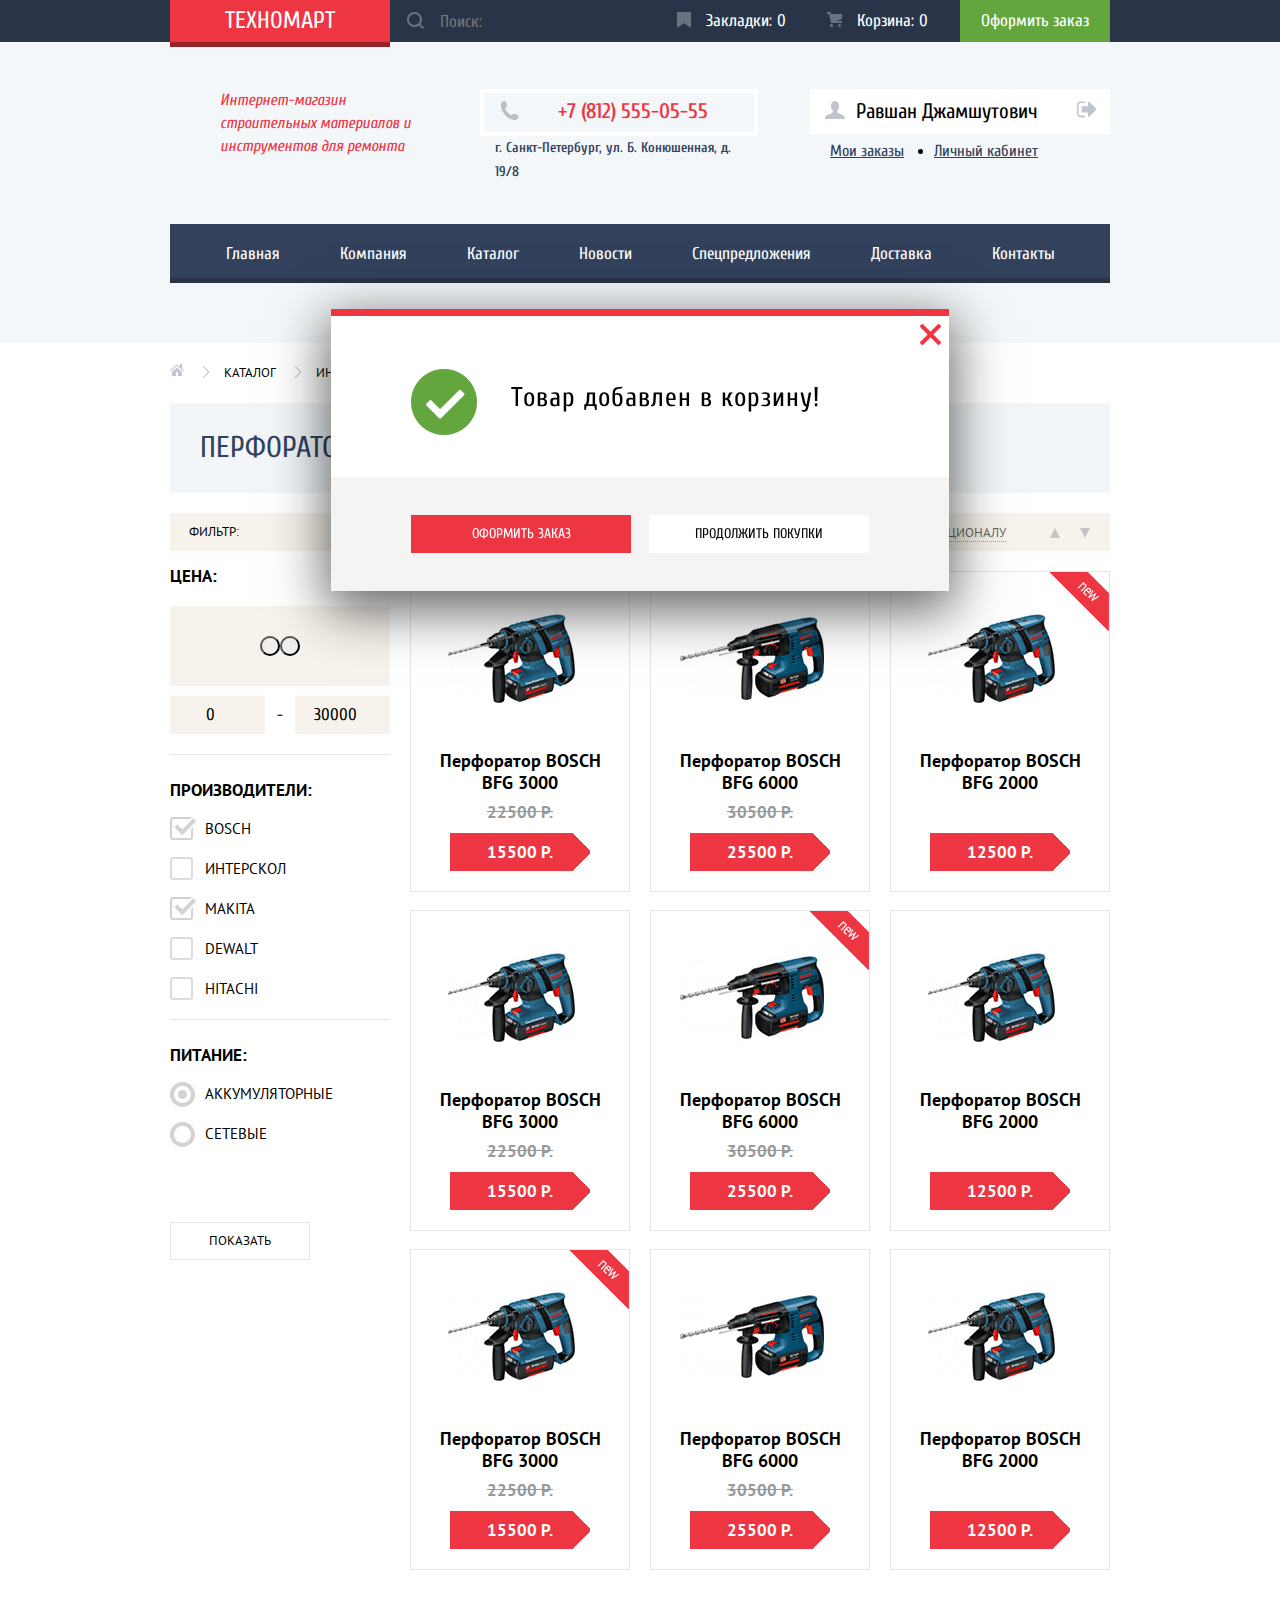
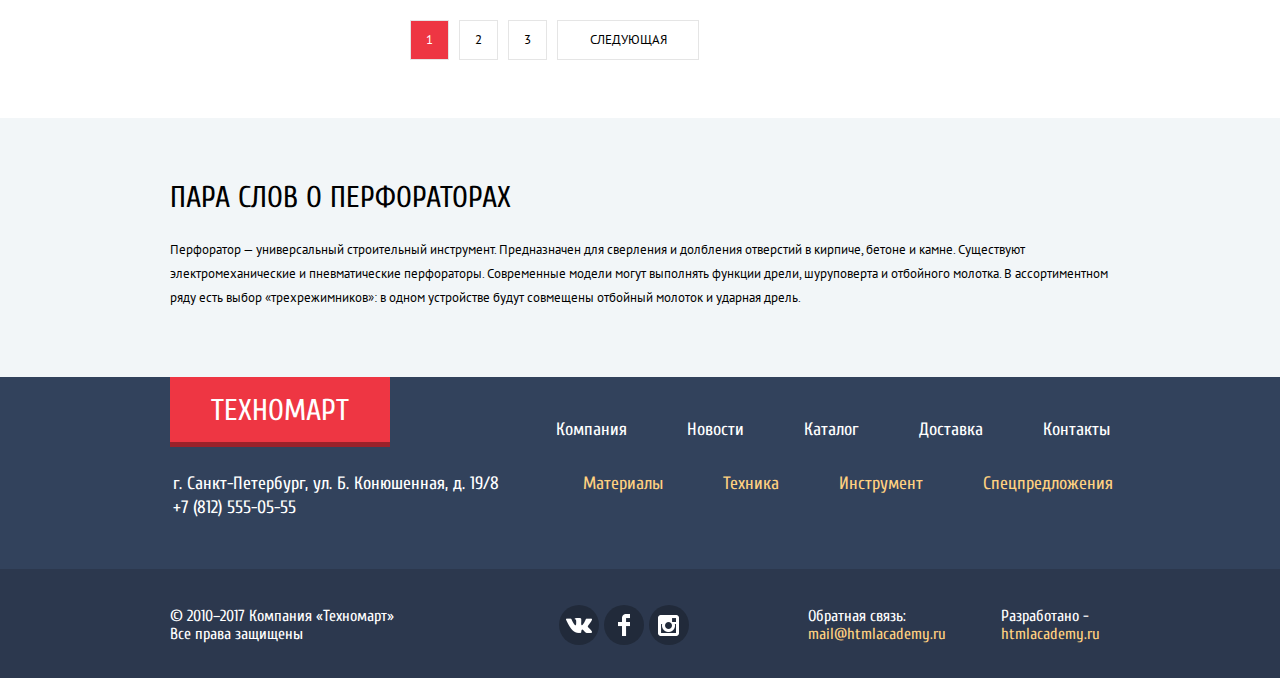
==== catalog.html @ 303bf810 "Правки#2" ====
<!DOCTYPE html>
<html lang="ru">
<head>
	<meta charset="utf-8">
    <title>HTML Academy: Техномарт</title>
    <link href="https://fonts.googleapis.com/css?family=Cuprum" rel="stylesheet">
    <link href="https://fonts.googleapis.com/css?family=PT+Sans" rel="stylesheet">
    <link rel="stylesheet" href="css/normalize.css">
    <link rel="stylesheet" href="css/style.css">
</head>
<body>
    <header class="page-header">
        <div class="header-top">
            <div class="header-top-container container">
                <a href="index.html" class="logo">Техномарт</a>
                <form class="header-search" method="get">
                    <input name="header-search" placeholder="Поиск:" type="search" id="header-search" class="header-search-area">
                    <label for="header-search" class="visually-hidden">Поиск</label>
                </form>
                <div class="header-top-column">
                    <a class="favorites-btn buy-btn header-top-btn" href="#">
                    <svg xmlns="http://www.w3.org/2000/svg" width="14" height="16" viewBox="0 0 14 16"><path fill="#ffffff" d="M14 15c0 .55-.368.741-.818.426l-5.363-3.765c-.45-.315-1.187-.315-1.637 0L.818 15.426C.368 15.741 0 15.55 0 15V1c0-.55.45-1 1-1h12c.55 0 1 .45 1 1v14z"/></svg>Закладки: <span class="favorites-number">0</span></a>
                    <a class="cart-btn buy-btn header-top-btn" href="#">
                    <svg xmlns="http://www.w3.org/2000/svg" width="15" height="15" viewBox="0 0 15 15"><circle fill="#ffffff" cx="4.5" cy="13.5" r="1.5"/><circle fill="#ffffff" cx="12.5" cy="13.5" r="1.5"/><path fill="#ffffff" d="M15 2H4.07l-.422-2H0v2h2.031l1.985 9H15V9H9.441L15 6.951z"/></svg>Корзина: <span class="cart-number">0</span></a>
                    <a class="order-button header-top-btn" href="#">Оформить заказ</a>
                </div>
            </div>
        </div>
        <div class="header-bottom">
            <div class="header-bottom-container container">
                <div class="header-site-info">
                    <p class="header-title">
                        Интернет-магазин<br>
                        строительных материалов и инструментов для ремонта
                    </p>
                </div>
                <div class="header-site-info">
                    <p class="header-contacts">
                        <span class="phone-number"><a href="tel:+7(812)555-05-55">+7 (812) 555-05-55</a></span>
                        <span class="adress">г. Санкт-Петербург, ул. Б. Конюшенная, д. 19/8</span>
                    </p>
                </div>

                <div class="header-profile">
                    <div class="profile-name">                 
                        <a href="profile.html" class="profile-link">Равшан Джамшутович</a>
                        <a href="#" class="profile-logout"></a>
                    </div>
                    <ul class="profile-menu">
                        <li><a class="profile-menu-btn" href="orders.html">Мои заказы</a></li>
                        <li><a class="profile-menu-btn" href="profile.html">Личный кабинет</a></li>
                    </ul>
                </div>
            </div> 

            <div class="container">
                <nav class="main-menu">
                    <ul class="site-navigation">
                        <li><a href="index.html">Главная</a></li>
                        <li><a href="about-company.html">Компания</a></li>
                        <li><a href="catalog.html">Каталог</a></li>
                        <li><a href="news.html">Новости</a></li>
                        <li><a href="special-offer.html">Спецпредложения</a></li>
                        <li><a href="delivery.html">Доставка</a></li>
                        <li><a href="contacts.hlml">Контакты</a></li>
                    </ul>
                </nav>
            </div>
        </div>
    </header>
  	<main class="container">  		
  		<ul class="breadcrumbs">
	        <li><a href="index.html" class="home-icon"></a></li>
	        <li><a href="catalog.html" class="breadcrumbs-link">Каталог</a></li>
	        <li><a href="#" class="breadcrumbs-link">Инструмент</a></li>
	        <li class="breadcrumbs-current"><a class="breadcrumbs-link">Перфораторы</a></li>
      	</ul>
        <div class="catalog-title-container">
            <h1 class="section-title">Перфораторы</h1>
        </div>

        <div class="catalog-container">
          	<section class="filters">
            	<h2 class="sort-title">Фильтр:</h2>
            	<form class="filter" method="get" action="https://echo.htmlacademy.ru">
                    <fieldset class="filter-type">
                        <legend class="filter-name">Цена:</legend>
                        <div class="price-controls">
                            <button type="button" class="min-price-set filter-price-btn"></button>
                            <button type="button" class="max-price-set filter-price-btn"></button>                   
                        </div>
                        <div class="price-range">
                            <label for="min-price" class="visually-hidden">Минимальная цена</label>
                            <input size="30" type="number" name="min-price" value="0" id="min-price">
                            <span> - </span>   
                            <label for="max-price" class="visually-hidden">Максимальная цена</label>                 
                            <input type="number" name="max-price" value="30000" id="max-price">
                        </div>                             
                    </fieldset>
                    <fieldset class="filter-type">
                        <legend class="filter-name">Производители:</legend>
                        <ul>
                            <li class="filter-option">                         
                                <input type="checkbox" name="bosch" id="filter-bosch" class="visually-hidden filter-checkbox" checked>
                                <label for="filter-bosch">bosch</label>
                            </li>

                            <li class="filter-option">                         
                                <input type="checkbox" name="interskol" id="filter-interskol" class="visually-hidden filter-checkbox">
                                <label for="filter-interskol">интерскол</label>
                            </li>

                            <li class="filter-option">                         
                                <input type="checkbox" name="makita" id="filter-makita" class="visually-hidden filter-checkbox" checked>
                                <label for="filter-makita">makita</label>
                            </li>

                            <li class="filter-option">                         
                                <input type="checkbox" name="dewalt" id="filter-dewalt" class="visually-hidden filter-checkbox">
                                <label for="filter-dewalt">dewalt</label>
                            </li>

                            <li class="filter-option">                         
                                <input type="checkbox" name="hitachi" id="filter-hitachi" class="visually-hidden filter-checkbox">
                                <label for="filter-hitachi">hitachi</label>
                            </li>
                        </ul>
                    </fieldset>

                    <fieldset class="filter-type">
                        <legend class="filter-name">Питание:</legend>
                        <ul>
                            <li class="filter-option">
                                <input type="radio" class="visually-hidden filter-radio" name="product-group" value="battery" id="filter-battery" checked>
                                <label for="filter-battery">Аккумуляторные</label>
                            </li>

                            <li class="filter-option">
                                <input type="radio" class="visually-hidden filter-radio" name="product-group" value="wired" id="filter-wired">
                                <label for="filter-wired">Сетевые</label>
                            </li>
                        </ul>
                    </fieldset>
                    <button type="submit" class="catalog-btn filter-submit">Показать</button>   
                </form>
          	</section>

          	<section class="catalog">
                <div class="sort-container">
                    <form class="sort-form" method="get" action="https://echo.htmlacademy.ru">
                        <h2 class="sort-title">Сортировка:</h2>
                        <ul class="sort-method">
                            <li class="sort-option">
                                <input type="radio" class="visually-hidden sort-radio" name="sort-by" value="price" id="sort-price" checked>
                                <label for="sort-price">По цене</label>
                            </li>

                            <li class="sort-option">
                                <input type="radio" class="visually-hidden sort-radio" name="sort-by" value="type" id="sort-type">
                                <label for="sort-type">По типу</label>
                            </li>

                            <li class="sort-option">
                                <input type="radio" class="visually-hidden sort-radio" name="sort-by" value="function" id="sort-function">
                                <label for="sort-function">По функционалу</label>
                            </li>
                        </ul> 

                        <div class="sort-direction">
                            <a href="#" class="arrow arrow-up" aria-label="По возрастанию"></a>
                            <a href="#" class="arrow arrow-down" aria-label="По убыванию"></a>                        
                        </div>
                    </form>
                </div>

          		<h2 class="visually-hidden">Каталог</h2>
          		<ul class="catalog-list">
          			<li class="catalog-item">
                        <div class="catalog-image-container">
                            <img class="catalog-item-image" src="img/BOSCH_BFG3000.jpg" alt="Перфоратор BOSCH BFG 3000">
                            <div class="catalog-item-menu">
                                <button class="catalog-item-btn buy-item-btn" type="button">Купить</button>
                                <button class="catalog-item-btn cart-item-btn" type="button">В закладки</button>
                            </div>
                        </div>
                        <div class="catalog-item-description">
                            <h3>
                                <a href="catalog-item.html">
                                    <span class="catalog-item-title">Перфоратор BOSCH<br> BFG 3000</span>
                                </a>
                            </h3>
                            <p class="old-price">22500 Р.</p>
                            <span class="item-price">15500 Р.</span>
                        </div>
                    </li>

                    <li class="catalog-item">
                        <div class="catalog-image-container">
                            <img class="catalog-item-image" src="img/BOSCH_BFG6000.jpg" alt="Перфоратор BOSCH BFG 6000">
                            <div class="catalog-item-menu">
                                <button class="catalog-item-btn buy-item-btn" type="button">Купить</button>
                                <button class="catalog-item-btn cart-item-btn" type="button">В закладки</button>
                            </div>
                        </div>
                        <div class="catalog-item-description">
                            <h3>
                                <a href="catalog-item.html">
                                    <span class="catalog-item-title">Перфоратор BOSCH<br> BFG 6000</span>
                                </a>
                            </h3>
                            <p class="old-price">30500 Р.</p>
                            <span class="item-price sale">25500 Р.</span>
                        </div>
                    </li>

                    <li class="catalog-item new">
                        <div class="catalog-image-container">
                            <img class="catalog-item-image" src="img/BOSCH_BFG2000.jpg" alt="Перфоратор BOSCH BFG 2000">
                            <div class="catalog-item-menu">
                                <button class="catalog-item-btn buy-item-btn" type="button">Купить</button>
                                <button class="catalog-item-btn cart-item-btn" type="button">В закладки</button>
                            </div>
                        </div>
                        <div class="catalog-item-description">
                            <h3>
                                <a href="catalog-item.html">
                                    <span class="catalog-item-title">Перфоратор BOSCH<br> BFG 2000</span>
                                </a>
                            </h3>
                            <p class="old-price"></p>
                            <span class="item-price sale">12500 Р.</span>
                        </div>
                    </li>

                    <li class="catalog-item">
                        <div class="catalog-image-container">
                            <img class="catalog-item-image" src="img/BOSCH_BFG3000.jpg" alt="Перфоратор BOSCH BFG 3000">
                            <div class="catalog-item-menu">
                                <button class="catalog-item-btn buy-item-btn" type="button">Купить</button>
                                <button class="catalog-item-btn cart-item-btn" type="button">В закладки</button>
                            </div>
                        </div>
                        <div class="catalog-item-description">
                            <h3>
                                <a href="catalog-item.html">
                                    <span class="catalog-item-title">Перфоратор BOSCH<br> BFG 3000</span>
                                </a>
                            </h3>
                            <p class="old-price">22500 Р.</p>
                            <span class="item-price sale">15500 Р.</span>
                        </div>
                    </li>

                    <li class="catalog-item new">
                        <div class="catalog-image-container">
                            <img class="catalog-item-image" src="img/BOSCH_BFG6000.jpg" alt="Перфоратор BOSCH BFG 6000">        
                            <div class="catalog-item-menu">
                                <button class="catalog-item-btn buy-item-btn" type="button">Купить</button>
                                <button class="catalog-item-btn cart-item-btn" type="button">В закладки</button>
                            </div>
                        </div>
                        <div class="catalog-item-description">
                            <h3>
                                <a href="catalog-item.html">
                                    <span class="catalog-item-title">Перфоратор BOSCH<br> BFG 6000</span>
                                </a>
                            </h3>
                            <p class="old-price">30500 Р.</p>
                            <span class="item-price sale">25500 Р.</span>
                        </div>
                    </li>

                    <li class="catalog-item">
                        <div class="catalog-image-container">
                            <img class="catalog-item-image" src="img/BOSCH_BFG2000.jpg" alt="Перфоратор BOSCH BFG 2000">        
                            <div class="catalog-item-menu">
                                <button class="catalog-item-btn buy-item-btn" type="button">Купить</button>
                                <button class="catalog-item-btn cart-item-btn" type="button">В закладки</button>
                            </div>
                        </div>
                        <div class="catalog-item-description">
                            <h3>
                                <a href="catalog-item.html">
                                    <span class="catalog-item-title">Перфоратор BOSCH<br> BFG 2000</span>
                                </a>
                            </h3>
                            <p class="old-price"></p>
                            <span class="item-price sale">12500 Р.</span>
                        </div>
                    </li>

                    <li class="catalog-item new">
                        <div class="catalog-image-container">
                            <img class="catalog-item-image" src="img/BOSCH_BFG3000.jpg" alt="Перфоратор BOSCH BFG 3000">    
                            <div class="catalog-item-menu">
                                <button class="catalog-item-btn buy-item-btn" type="button">Купить</button>
                                <button class="catalog-item-btn cart-item-btn" type="button">В закладки</button>
                            </div>
                        </div>
                        <div class="catalog-item-description">
                            <h3>
                                <a href="catalog-item.html">
                                    <span class="catalog-item-title">Перфоратор BOSCH<br> BFG 3000</span>
                                </a>
                            </h3>
                            <p class="old-price">22500 Р.</p>
                            <span class="item-price sale">15500 Р.</span>
                        </div>
                    </li>

                    <li class="catalog-item">
                        <div class="catalog-image-container">
                            <img class="catalog-item-image" src="img/BOSCH_BFG6000.jpg" alt="Перфоратор BOSCH BFG 6000">        
                            <div class="catalog-item-menu">
                                <button class="catalog-item-btn buy-item-btn" type="button">Купить</button>
                                <button class="catalog-item-btn cart-item-btn" type="button">В закладки</button>
                            </div>
                        </div>
                        <div class="catalog-item-description">
                            <h3>
                                <a href="catalog-item.html">
                                    <span class="catalog-item-title">Перфоратор BOSCH<br> BFG 6000</span>
                                </a>
                            </h3>
                            <p class="old-price">30500 Р.</p>
                            <span class="item-price sale">25500 Р.</span>
                        </div>
                    </li>

                    <li class="catalog-item">
                        <div class="catalog-image-container">
                            <img class="catalog-item-image" src="img/BOSCH_BFG2000.jpg" alt="Перфоратор BOSCH BFG 2000">
                            <div class="catalog-item-menu">
                                <button class="catalog-item-btn buy-item-btn" type="button">Купить</button>
                                <button class="catalog-item-btn cart-item-btn" type="button">В закладки</button>
                            </div>
                        </div>
                        <div class="catalog-item-description">
                            <h3>
                                <a href="catalog-item.html">
                                    <span class="catalog-item-title">Перфоратор BOSCH<br> BFG 2000</span>
                                </a>
                            </h3>
                            <p class="old-price"></p>
                            <span class="item-price sale">12500 Р.</span>
                        </div>
                    </li>          			
                </ul>

                <ul class="pagination-list">
                    <li class="pagination-item pagination-item-current"><a href="#">1</a></li>
                    <li class="pagination-item"><a href="#">2</a></li>
                    <li class="pagination-item"><a href="#">3</a></li>
                    <li class="pagination-item next-button"><a href="#">Следующая</a></li>
                </ul>
          	</section>
        </div>
    </main>
    <section class="category-description">
        <div class="container">
            <h2 class="section-title-black">Пара слов о перфораторах</h2>
            <p>Перфоратор — универсальный строительный инструмент. Предназначен для сверления и долбления отверстий в кирпиче, бетоне и камне.
            Существуют электромеханические и пневматические перфораторы. Современные модели могут выполнять функции дрели, шуруповерта и отбойного молотка. В ассортиментном ряду есть выбор «трехрежимников»: в одном устройстве будут совмещены отбойный молоток и ударная дрель.</p>
        </div>
    </section>
  	
    <footer class="page-footer">
        <div class="footer-top">
            <div class="footer-container container">
                <a href="index.html" class="logo">Техномарт</a>
                <ul class="footer-navigation">
                    <li><a class="footer-menu-btn" href="about-company.html">Компания</a></li>
                    <li><a class="footer-menu-btn" href="news.html">Новости</a></li>
                    <li><a class="footer-menu-btn" href="catalog.html">Каталог</a></li>
                    <li><a class="footer-menu-btn" href="delivery.html">Доставка</a></li>
                    <li><a class="footer-menu-btn" href="contacts.html">Контакты</a></li>
                </ul>  
            </div>
        </div>
        <div class="footer-bottom">
            <div class="footer-container container">
                <p class="footer-adress-info">
                    <span class="adress">г. Санкт-Петербург, ул. Б. Конюшенная, д. 19/8</span><br>
                    <a class="phone-number" href="tel:+7(812)555-05-55">+7 (812) 555-05-55</a>
                </p>
                <ul class="footer-promo">
                    <li><a class="footer-menu-btn" href="#">Материалы</a></li>
                    <li><a class="footer-menu-btn" href="#">Техника</a></li>
                    <li><a class="footer-menu-btn" href="#">Инструмент</a></li>
                    <li><a class="footer-menu-btn" href="#">Спецпредложения</a></li>
                </ul>
            </div>
        </div>
        <div class="footer-contacts">
            <div class="footer-container container">
                <p class="footer-copyright">© 2010–2017 Компания «Техномарт»<br>
                    Все права защищены</p>
                <div class="footer-social">
                    <ul>
                        <li class="social-button vk-button"><a href="#" aria-label="Техномарт в вконтакте"></a></li>
                        <li class="social-button fb-button"><a href="#" aria-label="Техномарт в фэйсбук"></a></li>
                        <li class="social-button inst-button"><a href="#" aria-label="Техномарт в инстаграм"></a></li>
                    </ul>
                </div>
                <div class="developer-container">
                    <div class="developer-column">
                        <p>Обратная связь: <br><a class="developer-contacts" href="mailto:mail@htmlacademy.ru">mail@htmlacademy.ru</a></p>
                    </div>
                    <div class="developer-column">
                        <p>Разработано - <br><a class="developer-contacts" href="https://htmlacademy.ru/intensive/htmlcss">htmlacademy.ru</a></p>
                    </div>
                </div>
            </div>
        </div>
    </footer>    

    <section class="modal modal-cart">
        <button type="button" class="modal-close" aria-label="Закрыть"></button>
        <div class="modal-cart-title">
            <h2>Товар добавлен в корзину!</h2>            
        </div>
        <div class="modal-cart-footer">
            <a href="order.html" class="button cart-menu-btn">Оформить заказ</a>
            <button type="button" class="go-on-btn cart-menu-btn">Продолжить покупки</button>
        </div>       
    </section>   
	
</body>
</html>
---- css/style.css ----
body{
	margin: 0;
	padding: 0;

	font-family: 'Cuprum', Arial, sans-serif;
	color: #000;

	background-color: #fff;
}
a{
  	text-decoration: none;
}
.visually-hidden{
	position: absolute;
  	width: 1px;
  	height: 1px;
  	margin: -1px;
  	border: 0;
 	padding: 0;

  	clip: rect(0 0 0 0);
  	overflow: hidden;
}
.section-title{
	margin: 0;
	font-size: 30px;
	line-height: 30px;
	font-weight: normal;
	text-transform: uppercase;
	color: #32425c;
}
.section-title-black{
	font-size: 30px;
	line-height: 30px;
	font-weight: normal;
	text-transform: uppercase;
	color: #000;
}
.title-container{
	display: flex;
	justify-content: space-between;
	align-items: center;
	background-color: #f9f5f0;
	padding: 25px;
}
.catalog-title-container{
	background-color: #f2f6f8;
	margin-bottom: 20px;
	padding: 30px;
}
.page-header a{
	color: #fff;
	text-align: center;
}

.button{
	padding: 10px 0;

	font-family: 'Cuprum', Arial, sans-serif;
	font-size: 14px;
	line-height: 18px;
	text-transform: uppercase;
	text-align: center;

	color: #fff;
	background-color: #ee3643;
	border: none;	
	cursor: pointer;
}
.button:hover,
.button:focus{	
	background-color: #ca2c37;
}
.button:active{	
	background-color: #ba2732;
}
.header-top{
	background-color: #293449;	
}
.header-top-container{
	display: flex;
	justify-content: space-between;
}
.header-top-column{
	display: flex;
	justify-content: flex-end;
	width: 450px;
}
.header-top-btn{
	position: relative;
	padding: 12px 0;

	font-size: 17px;
	line-height: 18px;	
}
.header-search{
	position: relative;
	flex-grow: 1;

	font-size: 17px;
	line-height: 18px;	
}
.header-search-area{
	display: block;
	width: 100%;
	height: 100%;
	padding-left: 50px;

	border: none;
	outline: none;
	background: none;
	background-repeat: no-repeat;
	background-position: 17px 12px;
}
.header-search::before{
	content: "";
	position: absolute;
	width: 17px;
	height: 17px;
	top: 12px;
	left: 17px;

	background-image: url(../img/icon-search.png);
	opacity: 0.3;
}
.header-search-area:hover{
	background-image: url(../img/icon-search.png);

}
.header-search-area:focus{
	background-image: url(../img/icon-search-focus.png);
}
.logo{
	width: 220px;
	padding: 9px 0;

	font-size: 24px;
	line-height: 24px;
	text-transform: uppercase;

	background-color: #ee3643;
	cursor: pointer;
	box-shadow: 0 5px 0 #9a212a;
}
.logo:hover,
.logo:focus{
	background-color: #ca2c37;
}
.logo:active{
	background-color: #ba2732;
}

.header-search-area:hover,
.buy-btn:hover,
.buy-btn:focus{
	background-color: #212a3a;
}
.buy-btn:hover svg{
	opacity: 1;
}
.buy-btn:active{
	background-color: #161d29;
	opacity: 0.5;
}
.header-top .buy-btn{
	width: 150px;
	text-align: left;
}
.buy-btn{
	display: flex;
}
.buy-btn span{
	margin-left: 5px;
}
.buy-btn svg{
	margin-left: 17px;
	margin-right: 15px;
	opacity: 0.3;
}
.header-search-area:focus{
	background-color: #fff;
	color: #000;
}
.order-button{
	background-color: #63a63e;
	padding-left: 21px;
	padding-right: 21px;
}
.order-button:hover,
.order-button:focus{
	background-color: #5fbb2d;
}
.order-button:active{
	opacity: 0.6;
}

.container{
	width: 940px;
	margin: 0 auto;
	padding: 0 10px;
}
.header-bottom{
	background-color: #f4f7f9;
	padding-bottom: 60px;
}
.header-bottom-container{
	display: flex;
	justify-content: space-between;
	align-items: flex-start;
	max-height: 158px;
	padding-top: 47px;
	padding-bottom: 40px;
}
.header-site-info{
	width: 300px;	
}

.header-bottom .header-title{
	padding: 0 50px;
	margin: 0;

	font-size: 16px;
	line-height: 23px;	
	font-style: italic;
	font-weight: normal;

	color: #ee3643;
}
.header-contacts{
	position: relative;
	display: flex;
	flex-direction: column;
	margin: 0;
	padding: 0;
	padding-right: 35px;

	font-weight: 600;
}
.header-contacts .phone-number a{
	padding-left: 74px;
	font-size: 21px;
	line-height: 21px;

	color: #ee3643;
}
.header-contacts .phone-number{
	margin-left: -10px;
	width: 270px;
	padding-top: 8px;
	padding-bottom: 10px;
	border: 4px solid #fff;
}
.header-contacts .phone-number::before{
	content: "";
	position: absolute;
	width: 19px;
	height: 19px;
	left: 10px;
	background-image: url(../img/icon-phone.png);
	background-repeat: no-repeat;
	
}
.header-contacts .adress{
	margin-left: 5px;
	font-size: 14px;
	line-height: 24px;

	color: #32425c;
}
.user-navigation{
	display: flex;
	align-self: flex-start;
	margin: 0;
	padding: 0;
	list-style: none;
}
.user-navigation .user-reg-link{
	margin-left: 10px;
	display: block;

	background-color: #fff;
	color: #000;

	font-size: 21px;
	line-height: 21px;
}
.user-navigation .user-registration{
	padding: 12px 24px;
}
.user-navigation .user-login-btn{
	position: relative;
	padding-top: 12px;
	padding-bottom: 12px;
 	padding-left: 47px;
	padding-right: 24px;
}
.user-login-btn::before{
	content: "";
	position: absolute;
	width: 20px;
	height: 17px;
	top: 14px;
	left: 14px;

	background-image: url(../img/icon-login.png);

}
.user-reg-link:hover,
.user-reg-link:focus{
	color: #ee3643;
}
.user-reg-link:active{
	color: #000;
	opacity: 0.2;
}
.user-login-btn{
	padding-left: 20px;
}
.main-menu{
	font-size: 17px;
	line-height: 17px;

	color: #fff;
	background-color: #32425c;
	box-shadow: 0 -5px #293449 inset;
}
.site-navigation{
	display: flex;
	justify-content: center;
	margin: 0;
	padding: 0;

	list-style: none;
}
.site-navigation a{
	display: block;
	padding: 21px 30px;
}

.site-navigation a:hover,
.site-navigation a:focus{
	background-color: #293449;
}
.site-navigation a:active{
	background-color: #1d2739;
	opacity: 0.8;
}
.promo{
	display: flex;
	margin-bottom: 53px;
	margin-top: 40px;

	font-size: 24px;
	line-height: 30px;

	color: #fff;
}
.promo p,
.promo h2,
.promo h3{
	margin: 0;
	padding: 0;
}
.promo-item{
	position: relative;
	width: 300px;
	margin-top: 20px;

	background-repeat: no-repeat;	
}
.promo-column{
	display: flex;
	flex-wrap: wrap;
}

.promo-column:last-child{
	display: flex;
	flex-direction: column;
}	

.promo .materials{
	background-color: #ffbf47;
	background-image: url(../img/promo_icon-1.png);
	background-position: 213px 30px;

}
.promo .instruments{
	background-color: #3bbce3;
	margin-left: 20px;
	background-image: url(../img/promo_icon-2.png);
	background-position: 196px 30px;
}
.promo .technic{
	background-color: #dc91d8;
	background-image: url(../img/promo_icon-3.png);
	background-position: 190px 30px;
}
.promo .sale{
	background-color: #8ed78f;
	background-image: url(../img/promo_icon-4.png);
	background-position: 196px 30px;
}
.promo .delivery{
	background-color: #ffc047;
	background-image: url(../img/promo_icon-5.png);
	background-position: 190px 30px;
}
.promo-btn{
	display: block;
	width: 135px;
	padding: 10px 0;
	margin-left: 25px;
	margin-top: 10px;
	margin-bottom: 22px;

	font-size: 14px;
	line-height: 18px;
	text-transform: uppercase;
	text-align: center;
	color: #fff;

	background-color: rgba(0, 0, 0, 0.1);
}
.promo-item p{
	margin-left: 23px;
	margin-top: 22px;
}
.promo-btn:hover,
.promo-btn:focus{
	background-color: rgba(0, 0, 0, 0.2);
}
.promo-btn:active{
	background-color: rgba(0, 0, 0, 0.3);
}
.promo-slider{
	position: relative;
	margin-top: 20px;
}
.slider-controls{
	position: absolute;
	top: 114px;
	width: 620px;
	display: flex;
	justify-content: space-between;
	z-index: 3;
}
.slider-right{
	margin-right: 25px;
	transform: rotate(180deg);
}
.slider-left{
	margin-left: 25px;
}
.slider-button{
	display: block;
	position: absolute;
	bottom: 22px;
	left: 25px;
	z-index: 3;

	text-align: center;
	padding: 10px 0;
	width: 195px;
}
.promo-slides{
	position: relative;
	width: 620px;
	height: 266px;
	background-color: #927f6e;
}
.slide{
	position: absolute;
	width: 620px;
	height: 266px;
}
.slide .slide-name{
	margin-top: 25px;
	margin-left: 23px;
	
	font-size: 36px;
	line-height: 36px;
	text-transform: uppercase;
}
.slide .slide-description{
	margin-left: 23px;
	
	font-size: 18px;
	line-height: 24px;
	font-weight: normal;
}
.slide-1{
	background-image: url(../img/promoslide-1.jpg);
	z-index: 0;
}
.slide-2{
	background-image: url(../img/promoslide-2.jpg);
	z-index: 1;
}
.slider-btn{
	width: 22px;
	height: 40px;

	background: none;
	background-image: url(../img/icon-left.png);
	border: none;
	outline: none;
}
.popular{
	position: relative;
}
.popular-list{
	display: flex;
	justify-content: flex-start;
	margin: 0;
	margin-top: 20px;
	padding: 0;
	list-style: none;
}
.popular-list .catalog-item:not(:first-child){
	margin-left: 20px;
}
.section-button{
	width: 253px;
}
.catalog-item-title{
	font-size: 18px;
	line-height: 20px;

	color: #000;
}
.catalog{
	padding-bottom: 58px;
}
.catalog-btn{
	font-family: 'PT Sans', Arial, sans-serif;
	font-size: 13px;
	line-height: 18px;
	font-weight: normal;
	text-transform: uppercase;

	color: #000;
}
.catalog-container{
	display: flex;
	justify-content: space-between;
}
.catalog-list{	
	display: flex;
	justify-content: flex-start;
	flex-wrap: wrap;
	list-style: none;
	width: 700px;
	margin: 0;
	padding: 0;

}
.catalog-item{
	position: relative;
	display: flex;
	flex-direction: column;
	justify-content: space-between;
	width: 218px;
	margin-bottom: 18px; 
	text-align: center;
	border: 1px solid #e5e5e5;
}
.new::after{
	content: "";
	position: absolute;
	top: 0;
	right: 0;
	width: 60px;
	height: 59px;
	background-image: url(../img/new-flag.png);
	background-repeat: no-repeat;
}
.catalog-item-menu{
	visibility: hidden;
	display: flex;
	flex-direction: column;
	position: absolute;
	top: 44px;
	left: 42px;
}
.old-price{
	font-size: 17px;
	line-height: 18px;
	height: 20px;
	color: #999999;
	text-decoration: line-through;
}
.catalog-item h3,
.catalog-item p{
	padding: 0;
	margin: 0;
	margin-bottom: 10px;

	font-family: 'PT Sans', Arial, sans-serif;
	font-weight: bold;
}
.catalog-image-container{
	display: flex;
	justify-content: center;
	align-items: center;
	padding-right: 17px;

	height: 173px;
}

.catalog-item:hover,
.catalog-item:focus{
	box-shadow: 0px 5px 15px 1px #999;
}
.catalog-item:hover .catalog-item-menu{
	visibility: visible;
}
.catalog-item:hover img{
	visibility: hidden;
}

.catalog-list .catalog-item:not(:nth-child(3n)){
	margin-right: 20px;
}
.buy-item-btn{
	font-size: 14px;
	line-height: 18px;
	text-transform: uppercase;

	color: #fff;
	background-color: #63a63e;
	border: none;
	border-bottom: 2px solid #367315;
	outline: none;
}
.buy-item-btn:hover,
.buy-item-btn:focus{
	background-color: #5fbb2d;
}
.buy-item-btn:active{
	background-color: #518534;
	border-color: #518534;
}
.cart-item-btn{
	font-size: 14px;
	line-height: 18px;
	text-transform: uppercase;

	color: #32425c;
	background-color: #fff;
	border: 2px solid #367315;
	outline: none;
	cursor: pointer;
}
.cart-item-btn:hover,
.cart-item-btn:focus{	
	border-color: #32425c;
}
.cart-item-btn:active{
	opacity: 0.2;
}
.catalog-item-btn{
	width: 135px;
	padding: 8px 0;
	margin-bottom: 10px;
}
.catalog-item-description{
	padding-top: 5px;
	margin-bottom: 20px;
	display: flex;
	flex-direction: column;
	align-items: center;

}
.item-price{
	display: block;
	position: relative;
	width: 140px;
	padding-top: 10px;
	padding-bottom: 10px;

	font-family: 'PT Sans', Arial, sans-serif;
	font-size: 17px;
	line-height: 18px;
	font-weight: bold;

	color: #fff;
	background-color: #ee3643;
	background-image: 
	linear-gradient(45deg, transparent 90%, white 10%),	                  
	linear-gradient(135deg, transparent 90%, white 10%);
}
.brands{
	position: relative;
	margin-bottom: 85px;
}
.brands-list{
	display: flex;
	flex-wrap: wrap;
	list-style: none;
	margin: 0;
	padding: 0;
}
.brands-list .brand{
	display: flex;
	align-items: center;
	justify-content: center;
	width: 218px;
	height: 143px;
	margin-top: 20px;

	border: 1px solid #ebebeb;
}
.brands-list .brand:not(:nth-child(4n)){
	margin-right: 20px;	
}
.brands-list .brand:hover,
.brands-list .brand:focus{
	box-shadow: 0 5px 10px #aeb2ba;
}
.brands-list .brand:active{
	opacity: 0.4;
}
.services{
	background-color: #f4f8f9;
	padding-top: 40px;
	margin-bottom: 80px;
}
.services h2{
	color: #000;
}
.services p{
	margin: 0;
}
.services h3{
	margin: 0;
	margin-bottom: 25px;
	font-size: 36px;
	line-height: 36px;
	text-transform: uppercase;
	font-weight: normal;

	color: #32425c;
}
.services-slider{
	position: relative;
	display: flex;
	margin-top: 70px;
	min-height: 285px;
}
.services-slides{
	position: relative;	
	width: 700px;
	padding-left: 80px;
}
.services-slider-btn.active{
	background-color: #fff;
	color: #32425c;
}
.services-slides:after{
	content: "";
	position: absolute;
	height: 280px;
	width: 10px;
	top: -40px;
	left: -10px;

	background-image: url(../img/service-shadow.png);
}
.service-slide{
 	position: absolute;	
	width: 620px;
	height: 100%;

	background-repeat: no-repeat;
	background-position: 150px 22px;
}
.slide-title{
	width: 300px;
	padding-right: 20px;
}
.delivery-slide{	
	background-image: url(../img/delivery-icon.png);
	visibility: visible;
}
.guarantees-slide{
	background-image: url(../img/guarantee-icon.png);
	visibility: hidden;
}
.credit-slide{
	background-image: url(../img/credit-icon.png);
	visibility: hidden;
}
.credit-button{
	width: 195px;
	margin-top: 30px;
}
.services-slider-controls{
	display: flex;
	flex-direction: column;
	align-items: baseline;
}

.services-slider-btn{
	width: 240px;
	text-align: left;
	padding-top: 15px;
	padding-bottom: 15px;
	padding-left: 23px;
}
.service-slide{
	position: absolute;
}
.about-container{
	display: flex;
	justify-content: space-between;

	color: #000;
}
.about-company{
	margin-bottom: 85px;
}
.about-contacts{
	display: flex;
	flex-direction: column;
	justify-content: space-between;
	width: 300px;
}
.about-contacts img{
	margin-top: 30px;
}
.about-company p,
.about-company h3{
	padding: 0;
	margin: 0;	
}
.about-info{
	width: 525px;
}
.about-company p{
	margin-top: 25px;
}
.delivery-by{
	list-style: none;
	margin: 0;
	padding: 0;
	margin-top: 20px;
}
.delivery-by li{
	position: relative;
	padding-left: 35px;

	font-size: 18px;
	line-height: 20px;
}
.delivery-by li:not(:first-child){
	margin-top: 20px;
}
.delivery-by li::before{
	content: "";
	position: absolute;
	width: 25px;
	left: 0;
	top: 8px;
	border-bottom: 2px solid #ee3643;
}
.about-company-btn{
	display: block;
	width: 220px;
	margin-top: 37px;
}
.to-write-us-btn{
	width: 100%;
	margin-top: 40px;
}
.services p,
.about-company p{
	font-family: 'PT Sans', Arial, sans-serif;
	font-size: 13px;
	line-height: 24px;

	color: #000;
}
.services-slider-btn{
	font-size: 21px;
	line-height: 30px;

	color: #fff;
	background-color: #32425c;
	border: none;
	outline: none;
	cursor: pointer;
}
.services-slider-btn:hover{
	background-color: #293449;
	color: #fff;
}
.services-slider-btn:focus{
	background-color: #fff;
	color: #32425c;
}
.page-footer{
	background-color: #32425c;
	color: #fff;
}
.footer-bottom{
	padding-top: 30px;
	padding-left: 5px;
	padding-bottom: 49px;
}
.footer-container{
	display: flex;
	justify-content: space-between;
}
.footer-menu-btn{
	margin-left: 60px;
}
.page-footer a{
	color: inherit;
}
.page-footer .logo{
	padding-top: 19px;
	padding-bottom: 16px;
	text-align: center;
	font-size: 30px;
	line-height: 30px;
}
.footer-adress-info{
	font-size: 18px;
	line-height: 24px;
}
.footer-navigation,
.footer-promo{
	display: flex;
	margin: 0;
	padding: 0;

	list-style: none;
	font-size: 18px;
	line-height: 24px;
}
.footer-navigation{
	align-items: flex-end;
}
.footer-adress-info{
	padding: 0;
	margin: 0;
}
.footer-adress-info a{
	text-align: left;
}

.footer-promo a{
	color: #ffd180;
}
.footer-menu-btn:hover,
.footer-menu-btn:focus{
	text-decoration: underline;
}
.footer-menu-btn:active{
	text-decoration: none;
	opacity: 0.4;
}

.footer-contacts{
	width: 100%;
	padding-top: 3px;

	background-color: #2c384e;
	text-align: left;
 
	font-size: 16px;
	line-height: 18px;
}
.footer-social ul{
	display: flex;
	list-style: none;
	padding: 0;
	margin: 0;
	margin-left: 25px;
}
.footer-social{
	display: flex;
	justify-content: center;
	align-items: center;
	flex-grow: 1;
}
.social-button{
	display: block;
	width: 40px;
	height: 40px;

	background-color: #212a3a;
	background-repeat: no-repeat;
	background-position: center;
	border-radius: 50%;
	margin-left: 5px;
}

.vk-button{
	background-image: url(../img/vk-icon.png);
}
.fb-button{
	background-image: url(../img/fb-icon.png);
}
.inst-button{
	background-image: url(../img/insta-icon.png);
}
.social-button:hover,
.social-button:active,
.social-button:focus{
	background-color: #ee3643;
}
.developer-container{
	display: flex;
}
.developer-container .developer-contacts{
	color: #ffd180;
}
.developer-column{
	margin-left: 55px;
}

.footer-contacts p{
	padding-top: 35px;
	padding-bottom: 35px;
	margin: 0;
}
.footer-copyright{
	padding-right: 70px;
}

.developer-column:nth-child(2){
	padding-right: 10px;
}
.developer-contacts:hover,
.developer-contacts:focus{
	text-decoration: underline;
}
.developer-contacts:active{
	color: #ee3643;
	text-decoration: none;
}
.modal{
	position: fixed;

	left: 50%;
    top: 50%;
    transform: translate(-50%, -50%);
    z-index: 5;

	background-color: #fff;
	box-shadow: 0 15px 50px 5px rgba(0, 0, 0, 0.6),
				0 7px 0 0 #ee3643 inset;
	font-size: 18px;
	line-height: 18px;

	color: #000;
}
.modal-write-us{
	display: none;
	width: 620px;
}
.modal-show{
	display: block;
}
.write-us-container{
	width: 460px;
	margin: 38px auto;
}
.write-us-form{
}
.user-contacts{
	display: flex;
	margin: 0 auto;
}
.write-us-field{
	display: flex;
	flex-direction: column;
	margin: 0;
	margin-top: 18px;
}
.write-us-footer{	
	width: 100%;
	padding: 38px 0;

	text-align: center;
	background-color: #f4f4f4;		
}
.write-us-submit{
	width: 460px;
}
.modal-write-us input,
.modal-write-us textarea{
	
	font-family: 'PT Sans', Arial, sans-serif;
	font-size: 13px;
	line-height: 16px;
	border: 2px solid #dee3e4;
	border-radius: 5px;
	outline: none;
	margin-top: 10px;
	color: #000;
}
.modal input:hover,
.modal textarea:hover{
	border-color: #b5b5b5;
}
.modal input:focus,
.modal textarea:focus{
	border-color: #ee3643;
}
.modal-write-us input{
	width: 202px;
	height: 32px;
	padding-left: 14px;
}
.modal-write-us input[type="text"]{
	margin-right: 20px;
}
.modal-write-us textarea{
	width: 428px;
	padding-top: 10px;
	padding-left: 14px;
	padding-right: 14px;
	resize: none;
}
.modal-close{
	width: 21px;
	height: 21px;
	position: absolute;
	top: 15px;
	right: 8px;

	border: none;
	background: none;
	background-image: url(../img/modal-close.png);
	background-repeat: no-repeat;
}
.modal-map{
	display: none;
	box-shadow: 0 15px 50px 5px rgba(0, 0, 0, 0.6);
}
.map-container{
	position: relative;
	width: 940px;
	height: 445px;
	margin: 0 auto;
	overflow: hidden;
}

.modal-cart-title{
	padding-top: 80px;
	padding-bottom: 70px;
	padding-left: 80px;
	padding-right: 80px;
}
.modal-cart h2{
	position: relative;	
	margin: 0;
	padding-left: 100px;
	padding-right: 40px;
	letter-spacing: 1px;

	font-weight: normal;
}
.modal-cart h2::before{
	content: "";
	position: absolute;
	width: 66px;
	height: 66px;
	top: -20px;
	left: 0;

	background-image: url(../img/cart-add-icon.png);
}
.modal-cart-footer{
	display: flex;
	padding: 38px 80px;
	background-color: #f4f4f4;
}
.cart-menu-btn{
	display: block;
	width: 220px;
	text-align: center;
	padding: 10px 0;

	font-size: 14px;
	line-height: 18px;
}
.go-on-btn{
	border: none;
	background-color: #fff;
	color: #000;
	text-transform: uppercase;
	margin-left: 18px;
}
.modal-cart-btn{
	display: flex;
}
.breadcrumbs{
	display: flex;
	justify-content: flex-start;
	list-style: none;
	margin: 0;
	padding: 0;
	padding: 21px 0;
}
.breadcrumbs a{
	display: block;
	position: relative;

	font-family: 'PT Sans', Arial, sans-serif;
	font-size: 13px;
	line-height: 18px;
	text-transform: uppercase;
	font-weight: normal;

	color: #000;
	font-weight: normal;
}
.breadcrumbs li:not(:first-child){
	margin-left: 40px;
}
.breadcrumbs-link::before{
	content: "";
	position: absolute;
	width: 8px;
	height: 12px;
	left: -22px;
	top: 2px;

	background-image: url(../img/icon-right-small.png);
	background-repeat: no-repeat;
}
.home-icon{
	width: 14px;
	height: 12px;
	background-image: url(../img/icon-home.png);
	background-repeat: no-repeat;
}
.sort-title{
	margin: 0;
	margin-right: 20px;
	padding: 10px 0;
	padding-left: 19px;

	font-family: 'PT Sans', Arial, sans-serif;
	font-size: 13px;
	line-height: 18px;
	text-transform: uppercase;
	font-weight: normal;

	color: #000;
	background-color: #f7f3ec;
}
.sort-container{
	background-color: #f7f3ec;
	margin-bottom: 20px;
}
.sort-option label{
	font-family: 'PT Sans', Arial, sans-serif;
	font-size: 13px;
	line-height: 18px;
	text-transform: uppercase;
	font-weight: normal;
	color: #000;
	opacity: 0.6;
	border-bottom: 1px dotted #ee3643;
}
.sort-option label:hover,
.sort-option label:focus{
	opacity: 1;
	border-bottom: 1px solid #ee3643;
}
.sort-radio:checked + label{
	opacity: 1;
	border: none;
	color: #ee3643;
}
.sort-form{
	display: flex;
	justify-content: space-between;
}
.sort-method{
	display: flex;
	margin: 0;
	margin-left: 30px;
	padding: 0;
	align-items: center;

	list-style: none;
}
.sort-method li{
	margin-left: 70px;
}
.sort-direction{
	display: flex;
	padding-right: 30px;
}
.arrow{
	position: relative;
	margin-left: 30px;
}
.arrow::after{
	content: "";
	position: absolute;
	top: 15px;
}
.arrow-up::after{
	border: 10px solid #c5c5c5;
  	border-right-width: 5px;
  	border-left-width: 5px;
  	border-right-color: transparent;
  	border-left-color: transparent;
  	border-top-width: 0;
}
.arrow-down::after{
	border: 10px solid #c5c5c5;
  	border-right-width: 5px;
  	border-left-width: 5px;
  	border-right-color: transparent;
  	border-left-color: transparent;
  	border-bottom-width: 0;
}
.arrow-up:focus::after{
	border-bottom-color: #ef4b56;
}
.arrow-up:hover::after{
	border-bottom-color: #000;
}
.arrow-down:focus::after{
	border-top-color: #ef4b56;
}
.arrow-down:hover::after{
	border-top-color: #000;
}
.filter-type{
	margin: 0;
	padding: 0;
	margin-bottom: 20px;
	margin-right: 20px;
	border: none;
	border-bottom: 1px solid #e5e5e5;
}
.filter-type:first-child{
	margin-top: 10px;
}
.filter-type:last-of-type{
	border: none;
}
.filter-type ul{
	margin: 0;
	padding: 0;
	margin-top: 14px;

	list-style: none;
}
.filter-name{
	font-family: 'PT Sans', Arial, sans-serif;
	font-size: 17px;
	line-height: 30px;
	font-weight: bold;
	text-transform: uppercase;

	color: #000;
}
.filter-option{
	position: relative;
	padding-left: 35px;
	margin-bottom: 20px;

	font-family: 'PT Sans', Arial, sans-serif;
	font-size: 15px;
	line-height: 20px;
	font-weight: normal;
	text-transform: uppercase;

	color: #000;
}
.filter-checkbox:checked + label::before{
	content: "";
	position: absolute;
	left: 0;
	top: -2px;
	width: 27px;
	height: 25px;

	background-image: url(../img/checkbox-on.png);
	background-repeat: no-repeat;
	opacity: 0.6;
}
.filter-checkbox:not(:checked) + label::before{
	content: "";
	position: absolute;
	left: 0;
	top: -2px;
	width: 27px;
	height: 25px;

	background-image: url(../img/checkbox-off.png);
	background-repeat: no-repeat;
	opacity: 0.6;
}
.filter-radio:checked + label::after{
	content: "";
	position: absolute;
	left: 8px;
	top: 6px;
	width: 9px;
	height: 9px;
	
	background-color: #b5b5b5;
	border-radius: 50%;
	opacity: 0.6;
}
.filter-radio + label::before{
	content: "";
	position: absolute;
	left: 0;
	top: -2px;
	width: 17px;
	height: 17px;

	border: 4px solid #b5b5b5;
	border-radius: 50%;

	opacity: 0.6;
}
.filter-radio:hover + label::before,
.filter-radio:focus + label::before,
.filter-radio:hover + label::after,
.filter-radio:focus + label::after{
	opacity: 1;
}
.filter-radio:disabled + label::before,
.filter-radio:disabled + label::after,
.filter-checkbox:disabled + label::before{
	opacity: 0.3;
}
.filter-checkbox:hover + label::before,
.filter-checkbox:focus + label::before{
	opacity: 1;
}
.filter-submit{
	margin-top: 38px;
	width: 140px;
	padding: 9px 0;

	background: none;
	border: 1px solid #e5e5e5;
}
.price-range{
	display: flex;
	width: 220px;	
}
.price-range input{
	width: 95px;
	text-align: center;
	padding: 10px 0;
	margin-bottom: 20px;

	font-size: 17px;
	line-height: 18px;

	border: none;
	background-color: #f7f3ec;
}
.price-range span{
	width: 30px;
	text-align: center;
	padding-top: 10px;
}
.price-controls{
	display: flex;
	justify-content: center;
	align-items: center;
	width: 220px;
	height: 80px;
	margin-bottom: 10px;
	margin-top: 15px;
	background-color: #f7f3ec;
}
.filter-price-btn{
	width: 20px;
	height: 20px;
	border-radius: 50%;
}
.pagination-list{
	display: flex;
	margin: 0;
	padding: 0;
	margin-top: 32px;
	list-style: none;
}
.pagination-list li{
	margin-right: 10px;	
}
.pagination-item a{
	display: block;
	padding: 10px 15px;

	font-family: 'PT Sans', Arial, sans-serif;
	font-size: 13px;
	line-height: 18px;
	text-transform: uppercase;
	text-align: center;

	border: 1px solid #e5e5e5;	
	color: #000;
}
.pagination-item a:hover,
.pagination-item a:focus,
.filter-submit:hover,
.filter-submit:focus{
	border-color: #bdc6ca;
}
.pagination-item a:active,
.filter-submit:active{
	border-color: #ee3643;
}
.pagination-item-current a{
	background-color: #ee3643;
	color: #fff;
}
.next-button a{
	width: 110px;
}
.header-profile{
	width: 300px;
	text-align: left;
}
.header-profile .profile-link{
	font-size: 21px;
	line-height: 21px;
	color: #000;
}
.profile-menu{
	display: flex;
	flex-direction: row;
	
	margin: 0;
	padding: 0;
	margin-left: 20px;
	margin-top: 8px;
}
.profile-menu li:first-of-type{
	list-style: none;
}
.profile-menu li{
	margin-right: 30px;
}
.header-profile .profile-menu-btn{
	font-size: 16px;
	line-height: 18px;
	color: #32425c;
	text-decoration: underline;	
}
.profile-menu-btn:hover{
	color: #ee3643;
	
}
.profile-menu-btn:active{
	color: #32425c;
	opacity: 0.2;
}
.profile-link{
	position: relative;
	padding-left: 46px;
}
.profile-link::before{
	content: "";
	width: 20px;
	height: 18px;
	position: absolute;	
	left: 15px;

	background-image: url(../img/icon-user.png);
	background-repeat: no-repeat;
	opacity: 0.3;
}
.profile-name{
	display: flex;
	background-color: #fff;
	padding-top: 12px;
	padding-bottom: 12px;
}
.profile-logout{
	width: 20px;
	height: 18px;

	background-image: url(../img/icon-logout.png);
	background-repeat: no-repeat;

	margin-left: 38px;
	opacity: 0.3;
}
.profile-link:hover::before,
.profile-logout:hover{
	opacity: 1;
}
.profile-link:active,
.profile-logout:active{
	opacity: 0.2;
}
.category-description{
	padding-top: 65px;
	padding-bottom: 67px;
	background-color: #f2f6f8;
}
.category-description h2,
.category-description p{
	margin: 0;
}
.category-description p{
	margin-top: 25px;

	font-family: 'PT Sans', Arial, sans-serif;
	font-size: 13px;
	line-height: 24px;
}
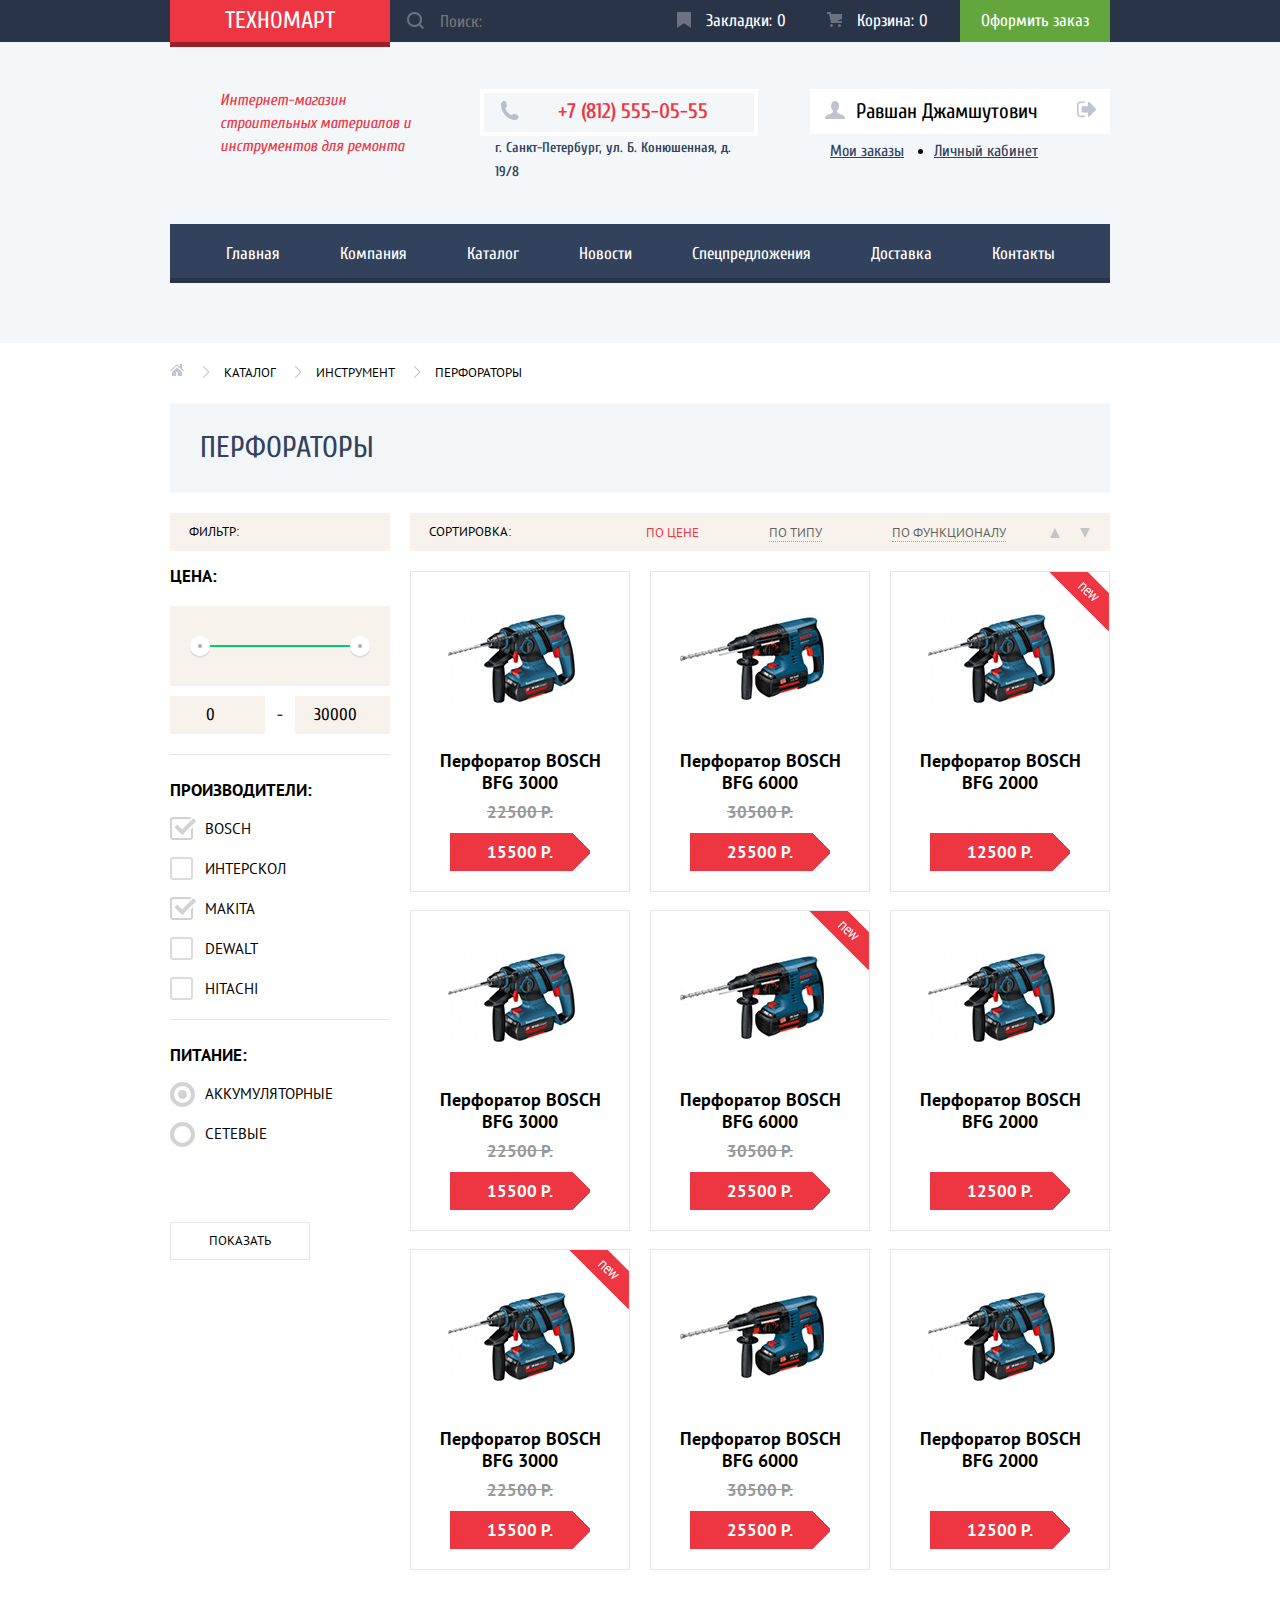
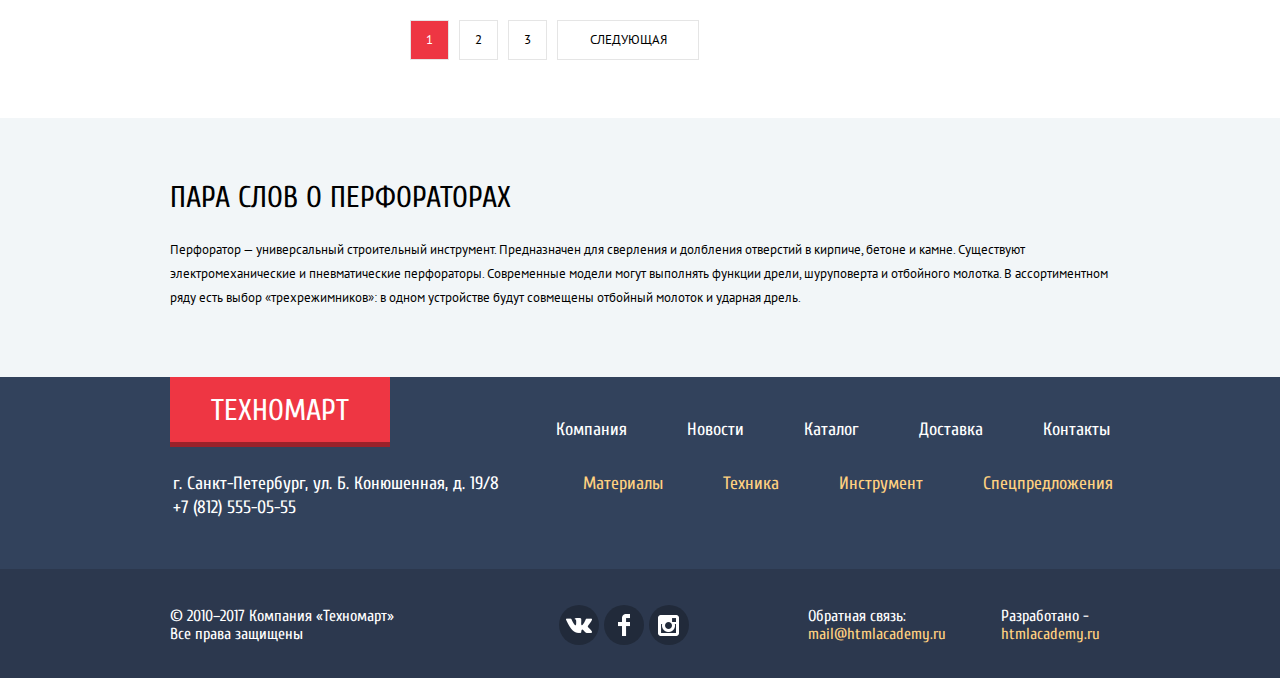
==== commit 5b9e6f7f: "оживление интерактивных элементов#2" ====
--- a/catalog.html
+++ b/catalog.html
@@ -87,7 +87,8 @@
                         <legend class="filter-name">Цена:</legend>
                         <div class="price-controls">
                             <button type="button" class="min-price-set filter-price-btn"></button>
-                            <button type="button" class="max-price-set filter-price-btn"></button>                   
+                            <button type="button" class="max-price-set filter-price-btn"></button>
+                            <div class="line"></div>                   
                         </div>
                         <div class="price-range">
                             <label for="min-price" class="visually-hidden">Минимальная цена</label>
@@ -423,7 +424,45 @@
             <a href="order.html" class="button cart-menu-btn">Оформить заказ</a>
             <button type="button" class="go-on-btn cart-menu-btn">Продолжить покупки</button>
         </div>       
-    </section>   
-	
+    </section>
+
+    <section class="modal modal-map">
+            <div class="map-container">
+                <h2 class="visually-hidden">Как до нас добраться:</h2>
+                <iframe src="https://www.google.com/maps/embed?pb=!1m18!1m12!1m3!1d1998.59910436516!2d30.32089461627941!3d59.93879418187623!2m3!1f0!2f0!3f0!3m2!1i1024!2i768!4f13.1!3m3!1m2!1s0x4696310fca5ba729%3A0xea9c53d4493c879f!2z0JHQvtC70YzRiNCw0Y8g0JrQvtC90Y7RiNC10L3QvdCw0Y8g0YPQuy4sIDE5LCDQodCw0L3QutGCLdCf0LXRgtC10YDQsdGD0YDQsywgMTkxMTg2!5e0!3m2!1sru!2sru!4v1545135204675" width="940" height="445" frameborder="0" style="border:0" allowfullscreen></iframe>
+                <img src="img/modal-map.jpg" alt="Большая конюшенная ул., 19" width="1736" height="779">
+                <button type="button" class="modal-close" aria-label="Закрыть"></button>
+            </div>
+        </section>
+
+        <section class="modal modal-write-us">
+            <h2 class="visually-hidden">Написать нам:</h2>
+            <button type="button" class="modal-close" aria-label="Закрыть"></button>
+
+            <form action="https://echo.htmlacademy.ru" method="post" class="write-us-form">
+                <div class="write-us-container">
+                    <div class="user-contacts">
+                        <p class="write-us-field">
+                            <label for="name">Ваше имя:</label>
+                            <input type="text" id="name" name="name" placeholder="Имя Фамилия" required>
+                        </p>
+                        <p class="write-us-field">
+                            <label for="e-mail">Ваш e-mail:</label>
+                            <input type="email" id="e-mail" name="e-mail" placeholder="email@example.com" required>
+                        </p>
+                    </div>
+                    <p class="write-us-field">
+                        <label for="message">Текст письма:</label>
+                        <textarea id="message" name="message" placeholder="В свободной форме" rows="6" required></textarea>
+                    </p> 
+                </div>
+
+                <div class="write-us-footer">        
+                    <button class="write-us-submit button" type="submit">Отправить</button>  
+                </div>                 
+            </form>      
+        </section>
+
+    <script src="js/catalog.js"></script>
 </body>
 </html>--- a/css/style.css
+++ b/css/style.css
@@ -176,6 +176,9 @@
 	margin-left: 17px;
 	margin-right: 15px;
 	opacity: 0.3;
+}
+.buy-btn.added{
+	background-color: #ee3643;
 }
 .header-search-area:focus{
 	background-color: #fff;
@@ -1060,8 +1063,24 @@
 	display: none;
 	width: 620px;
 }
+.modal-map{
+	display: none;
+	box-shadow: 0 15px 50px 5px rgba(0, 0, 0, 0.6);
+}
+.modal-cart{
+	display: none;
+}
+@keyframes emersion{
+	0%{
+		opacity: 0;
+	}
+	100%{
+		opacity: 1;
+	}
+}
 .modal-show{
 	display: block;
+	animation: emersion 0.4s;
 }
 .write-us-container{
 	width: 460px;
@@ -1136,10 +1155,6 @@
 	background-image: url(../img/modal-close.png);
 	background-repeat: no-repeat;
 }
-.modal-map{
-	display: none;
-	box-shadow: 0 15px 50px 5px rgba(0, 0, 0, 0.6);
-}
 .map-container{
 	position: relative;
 	width: 940px;
@@ -1427,9 +1442,7 @@
 	opacity: 0.6;
 }
 .filter-radio:hover + label::before,
-.filter-radio:focus + label::before,
-.filter-radio:hover + label::after,
-.filter-radio:focus + label::after{
+.filter-radio:hover + label::after{
 	opacity: 1;
 }
 .filter-radio:disabled + label::before,
@@ -1471,6 +1484,7 @@
 	padding-top: 10px;
 }
 .price-controls{
+	position: relative;
 	display: flex;
 	justify-content: center;
 	align-items: center;
@@ -1480,10 +1494,43 @@
 	margin-top: 15px;
 	background-color: #f7f3ec;
 }
+.line{
+	width: 172px;
+	height: 2px;
+	background-color: #d7dcde;
+}
+.line::after{
+	content: "";
+	position: absolute;
+	width: 172px;
+	height: 2px;
+	background-color: #00ca74;
+}
 .filter-price-btn{
+	position: absolute;
 	width: 20px;
 	height: 20px;
 	border-radius: 50%;
+	background-color: #fff;
+	border: none;
+	box-shadow: 0 2px 0 0 #e0ddd8;
+	z-index: 2;
+}
+.filter-price-btn::after{
+	content: "";
+	position: absolute;
+	top: 8px;
+	left: 8px;
+	width: 4px;
+	height: 4px;
+	border-radius: 50%;
+	background-color: #ababab;
+}
+.min-price-set{
+	left: 20px;
+}
+.max-price-set{
+	right: 20px;
 }
 .pagination-list{
 	display: flex;
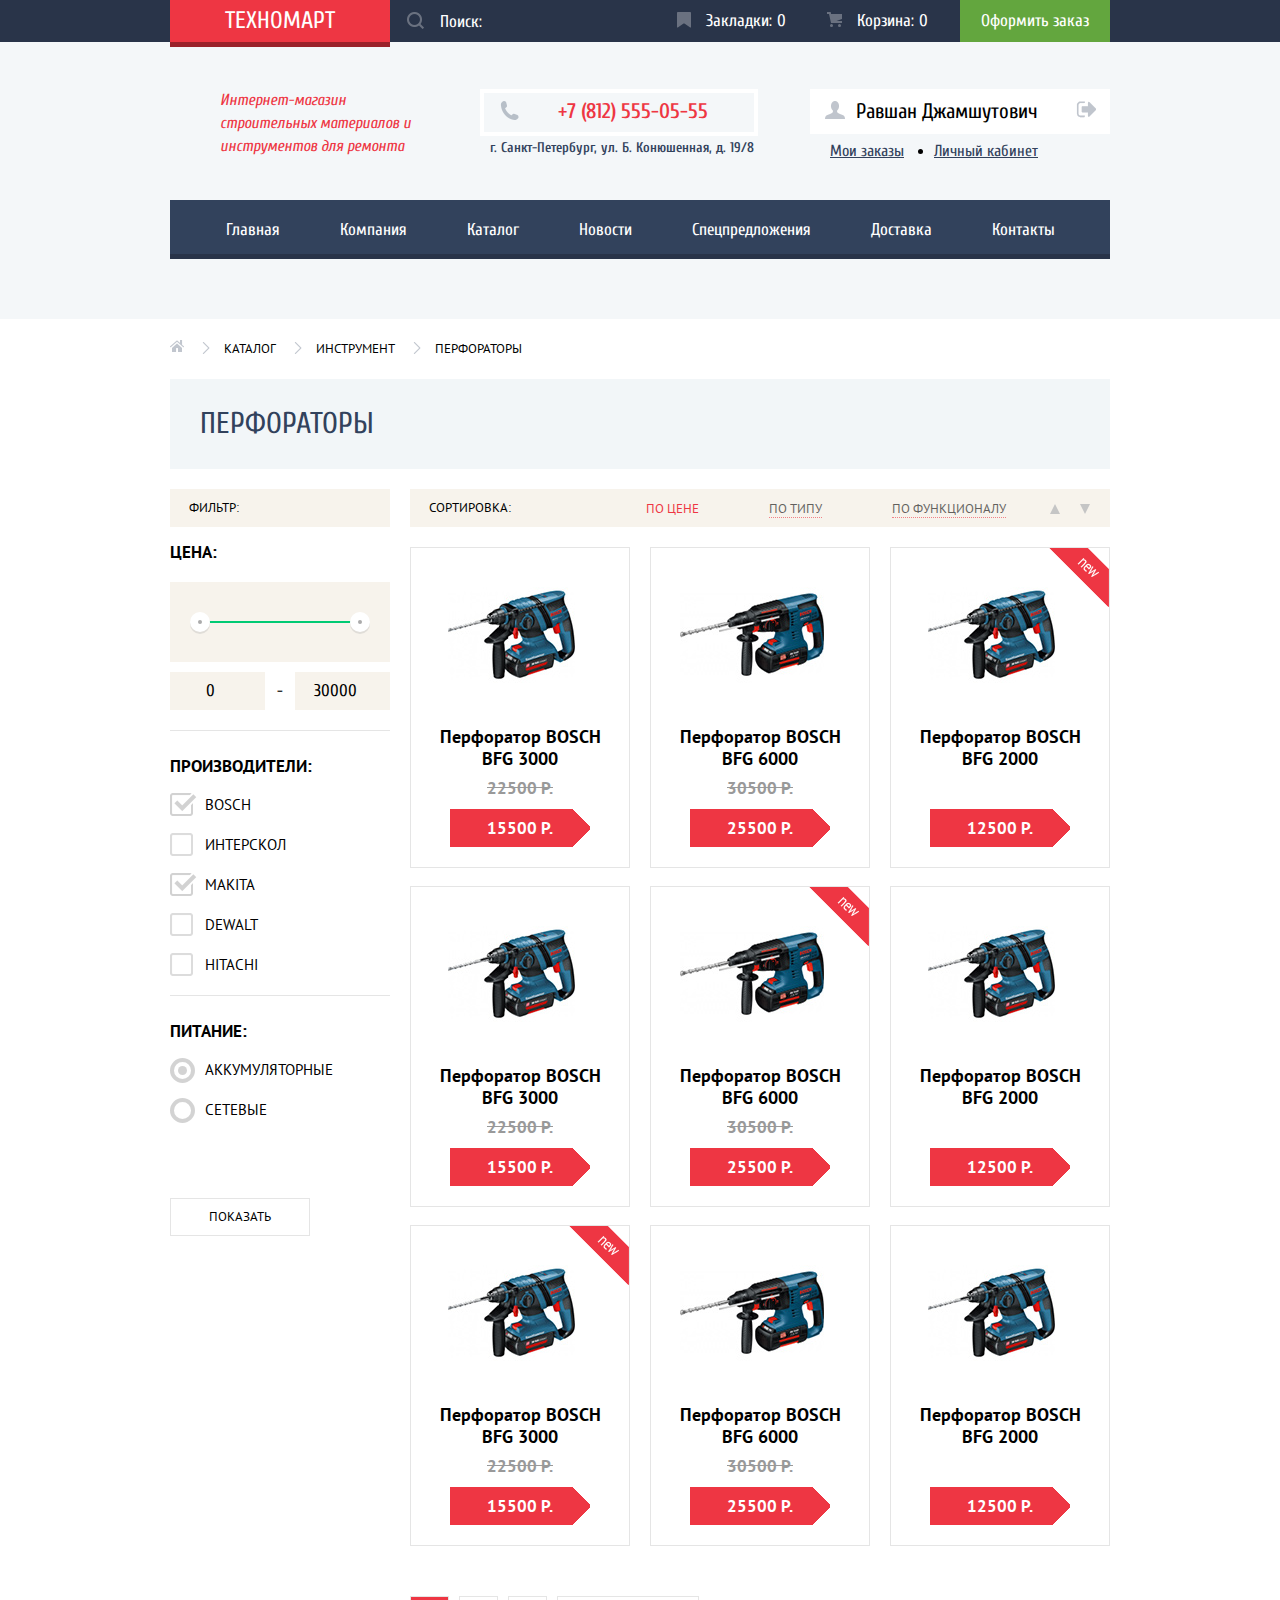
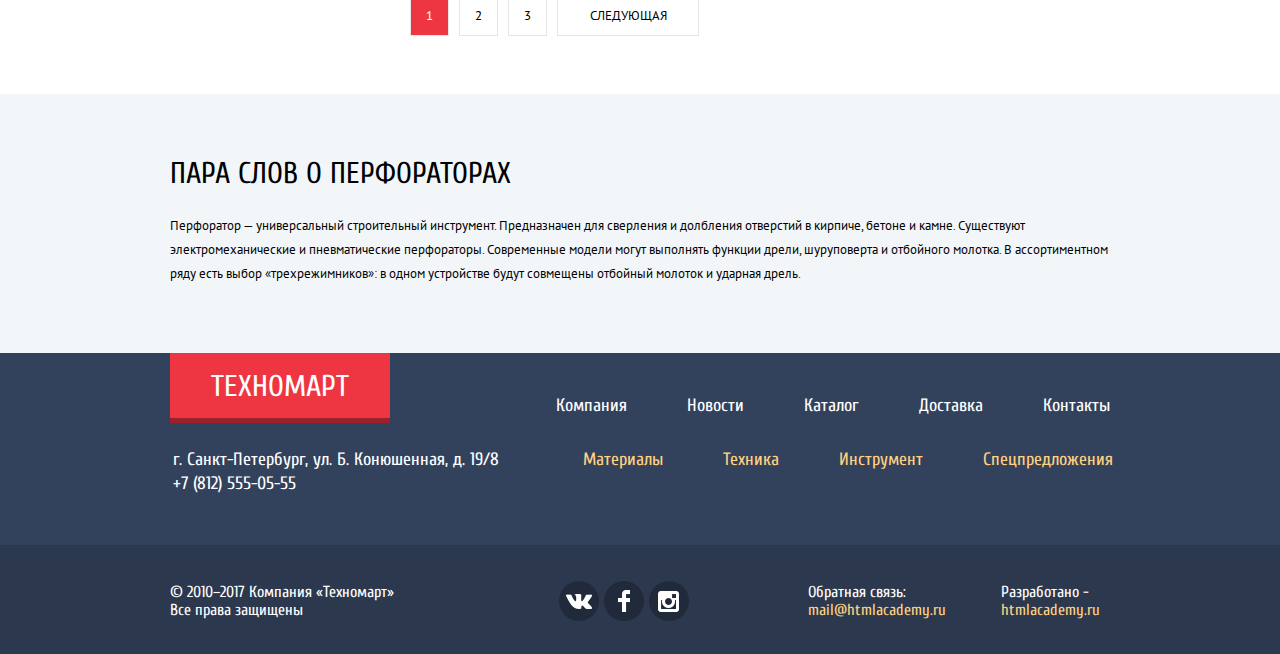
==== commit 26c73c49: "Предзащита, правки#1" ====
--- a/catalog.html
+++ b/catalog.html
@@ -1,468 +1,405 @@
 <!DOCTYPE html>
 <html lang="ru">
-<head>
-	<meta charset="utf-8">
-    <title>HTML Academy: Техномарт</title>
-    <link href="https://fonts.googleapis.com/css?family=Cuprum" rel="stylesheet">
-    <link href="https://fonts.googleapis.com/css?family=PT+Sans" rel="stylesheet">
-    <link rel="stylesheet" href="css/normalize.css">
-    <link rel="stylesheet" href="css/style.css">
-</head>
-<body>
-    <header class="page-header">
-        <div class="header-top">
-            <div class="header-top-container container">
-                <a href="index.html" class="logo">Техномарт</a>
-                <form class="header-search" method="get">
-                    <input name="header-search" placeholder="Поиск:" type="search" id="header-search" class="header-search-area">
-                    <label for="header-search" class="visually-hidden">Поиск</label>
-                </form>
-                <div class="header-top-column">
-                    <a class="favorites-btn buy-btn header-top-btn" href="#">
-                    <svg xmlns="http://www.w3.org/2000/svg" width="14" height="16" viewBox="0 0 14 16"><path fill="#ffffff" d="M14 15c0 .55-.368.741-.818.426l-5.363-3.765c-.45-.315-1.187-.315-1.637 0L.818 15.426C.368 15.741 0 15.55 0 15V1c0-.55.45-1 1-1h12c.55 0 1 .45 1 1v14z"/></svg>Закладки: <span class="favorites-number">0</span></a>
-                    <a class="cart-btn buy-btn header-top-btn" href="#">
-                    <svg xmlns="http://www.w3.org/2000/svg" width="15" height="15" viewBox="0 0 15 15"><circle fill="#ffffff" cx="4.5" cy="13.5" r="1.5"/><circle fill="#ffffff" cx="12.5" cy="13.5" r="1.5"/><path fill="#ffffff" d="M15 2H4.07l-.422-2H0v2h2.031l1.985 9H15V9H9.441L15 6.951z"/></svg>Корзина: <span class="cart-number">0</span></a>
-                    <a class="order-button header-top-btn" href="#">Оформить заказ</a>
-                </div>
-            </div>
-        </div>
-        <div class="header-bottom">
-            <div class="header-bottom-container container">
-                <div class="header-site-info">
-                    <p class="header-title">
-                        Интернет-магазин<br>
-                        строительных материалов и инструментов для ремонта
+    <head>
+    	<meta charset="utf-8">
+        <title>HTML Academy: Техномарт</title>
+        <link href="https://fonts.googleapis.com/css?family=Cuprum" rel="stylesheet">
+        <link href="https://fonts.googleapis.com/css?family=PT+Sans" rel="stylesheet">
+        <link rel="stylesheet" href="css/normalize.css">
+        <link rel="stylesheet" href="css/style.css">
+    </head>
+    <body>
+        <header class="page-header">
+            <div class="header-top">
+                <div class="header-top-container container">
+                    <a href="index.html" class="logo">Техномарт</a>
+                    <form class="header-search" method="get">
+                        <input name="header-search" placeholder="Поиск:" type="search" id="header-search" class="header-search-area">
+                        <label for="header-search" class="visually-hidden">Поиск</label>
+                    </form>
+                    <div class="header-top-column">
+                        <a class="favorites-btn buy-btn header-top-btn" href="#">
+                        <svg xmlns="http://www.w3.org/2000/svg" width="14" height="16" viewBox="0 0 14 16"><path fill="#ffffff" d="M14 15c0 .55-.368.741-.818.426l-5.363-3.765c-.45-.315-1.187-.315-1.637 0L.818 15.426C.368 15.741 0 15.55 0 15V1c0-.55.45-1 1-1h12c.55 0 1 .45 1 1v14z"/></svg>Закладки: <span class="favorites-number">0</span></a>
+                        <a class="cart-btn buy-btn header-top-btn" href="#">
+                        <svg xmlns="http://www.w3.org/2000/svg" width="15" height="15" viewBox="0 0 15 15"><circle fill="#ffffff" cx="4.5" cy="13.5" r="1.5"/><circle fill="#ffffff" cx="12.5" cy="13.5" r="1.5"/><path fill="#ffffff" d="M15 2H4.07l-.422-2H0v2h2.031l1.985 9H15V9H9.441L15 6.951z"/></svg>Корзина: <span class="cart-number">0</span></a>
+                        <a class="order-button header-top-btn" href="#">Оформить заказ</a>
+                    </div>
+                </div>
+            </div>
+            <div class="header-bottom">
+                <div class="header-bottom-container container">
+                    <div class="header-site-info">
+                        <p class="header-title">
+                            Интернет-магазин<br>
+                            строительных материалов и инструментов для ремонта
+                        </p>
+                    </div>
+                    <div class="header-site-info">
+                        <p class="header-contacts">
+                            <span class="phone-number"><a href="tel:+7(812)555-05-55">+7 (812) 555-05-55</a></span>
+                            <span class="adress">г. Санкт-Петербург, ул. Б. Конюшенная, д. 19/8</span>
+                        </p>
+                    </div>
+                    <div class="header-profile">
+                        <div class="profile-name">
+                            <a href="profile.html" class="profile-link">Равшан Джамшутович</a>
+                            <a href="#" class="profile-logout"></a>
+                        </div>
+                        <ul class="profile-menu">
+                            <li><a class="profile-menu-btn" href="orders.html">Мои заказы</a></li>
+                            <li><a class="profile-menu-btn" href="profile.html">Личный кабинет</a></li>
+                        </ul>
+                    </div>
+                </div>
+                <div class="container">
+                    <nav class="main-menu">
+                        <ul class="site-navigation">
+                            <li><a href="index.html">Главная</a></li>
+                            <li><a href="about-company.html">Компания</a></li>
+                            <li><a href="catalog.html">Каталог</a></li>
+                            <li><a href="news.html">Новости</a></li>
+                            <li><a href="special-offer.html">Спецпредложения</a></li>
+                            <li><a href="delivery.html">Доставка</a></li>
+                            <li><a href="contacts.hlml">Контакты</a></li>
+                        </ul>
+                    </nav>
+                </div>
+            </div>
+        </header>
+      	<main class="container">  		
+      		<ul class="breadcrumbs">
+    	        <li><a href="index.html" class="home-icon"></a></li>
+    	        <li><a href="catalog.html" class="breadcrumbs-link">Каталог</a></li>
+    	        <li><a href="#" class="breadcrumbs-link">Инструмент</a></li>
+    	        <li class="breadcrumbs-current"><a class="breadcrumbs-link">Перфораторы</a></li>
+          	</ul>
+            <div class="catalog-title-container">
+                <h1 class="section-title">Перфораторы</h1>
+            </div>
+            <div class="catalog-container">
+              	<section class="filters">
+                	<h2 class="sort-title">Фильтр:</h2>
+                	<form class="filter" method="get" action="https://echo.htmlacademy.ru">
+                        <fieldset class="filter-type">
+                            <legend class="filter-name">Цена:</legend>
+                            <div class="price-controls">
+                                <button type="button" class="min-price-set filter-price-btn"></button>
+                                <button type="button" class="max-price-set filter-price-btn"></button>
+                                <div class="line"></div>
+                            </div>
+                            <div class="price-range">
+                                <label for="min-price" class="visually-hidden">Минимальная цена</label>
+                                <input size="30" type="number" name="min-price" value="0" id="min-price">
+                                <span> - </span>
+                                <label for="max-price" class="visually-hidden">Максимальная цена</label>
+                                <input type="number" name="max-price" value="30000" id="max-price">
+                            </div>
+                        </fieldset>
+                        <fieldset class="filter-type">
+                            <legend class="filter-name">Производители:</legend>
+                            <ul>
+                                <li class="filter-option">
+                                    <input type="checkbox" name="bosch" id="filter-bosch" class="visually-hidden filter-checkbox" checked>
+                                    <label for="filter-bosch">bosch</label>
+                                </li>
+                                <li class="filter-option">
+                                    <input type="checkbox" name="interskol" id="filter-interskol" class="visually-hidden filter-checkbox">
+                                    <label for="filter-interskol">интерскол</label>
+                                </li>
+                                <li class="filter-option">
+                                    <input type="checkbox" name="makita" id="filter-makita" class="visually-hidden filter-checkbox" checked>
+                                    <label for="filter-makita">makita</label>
+                                </li>
+                                <li class="filter-option">
+                                    <input type="checkbox" name="dewalt" id="filter-dewalt" class="visually-hidden filter-checkbox">
+                                    <label for="filter-dewalt">dewalt</label>
+                                </li>
+                                <li class="filter-option">
+                                    <input type="checkbox" name="hitachi" id="filter-hitachi" class="visually-hidden filter-checkbox">
+                                    <label for="filter-hitachi">hitachi</label>
+                                </li>
+                            </ul>
+                        </fieldset>
+                        <fieldset class="filter-type">
+                            <legend class="filter-name">Питание:</legend>
+                            <ul>
+                                <li class="filter-option">
+                                    <input type="radio" class="visually-hidden filter-radio" name="product-group" value="battery" id="filter-battery" checked>
+                                    <label for="filter-battery">Аккумуляторные</label>
+                                </li>
+                                <li class="filter-option">
+                                    <input type="radio" class="visually-hidden filter-radio" name="product-group" value="wired" id="filter-wired">
+                                    <label for="filter-wired">Сетевые</label>
+                                </li>
+                            </ul>
+                        </fieldset>
+                        <button type="submit" class="catalog-btn filter-submit">Показать</button>
+                    </form>
+              	</section>
+              	<section class="catalog">
+                    <div class="sort-container">
+                        <form class="sort-form" method="get" action="https://echo.htmlacademy.ru">
+                            <h2 class="sort-title">Сортировка:</h2>
+                            <ul class="sort-method">
+                                <li class="sort-option">
+                                    <input type="radio" class="visually-hidden sort-radio" name="sort-by" value="price" id="sort-price" checked>
+                                    <label for="sort-price">По цене</label>
+                                </li>
+                                <li class="sort-option">
+                                    <input type="radio" class="visually-hidden sort-radio" name="sort-by" value="type" id="sort-type">
+                                    <label for="sort-type">По типу</label>
+                                </li>
+                                <li class="sort-option">
+                                    <input type="radio" class="visually-hidden sort-radio" name="sort-by" value="function" id="sort-function">
+                                    <label for="sort-function">По функционалу</label>
+                                </li>
+                            </ul>
+                            <div class="sort-direction">
+                                <a href="#" class="arrow arrow-up" aria-label="По возрастанию"></a>
+                                <a href="#" class="arrow arrow-down" aria-label="По убыванию"></a>
+                            </div>
+                        </form>
+                    </div>
+              		<h2 class="visually-hidden">Каталог</h2>
+              		<ul class="catalog-list">
+              			<li class="catalog-item">
+                            <div class="catalog-image-container">
+                                <img class="catalog-item-image" src="img/BOSCH_BFG3000.jpg" alt="Перфоратор BOSCH BFG 3000" width="127" height="112">
+                                <div class="catalog-item-menu">
+                                    <a href="#" class="catalog-item-btn buy-item-btn">Купить</a>
+                                    <a href="#" class="catalog-item-btn cart-item-btn">В закладки</a>
+                                </div>
+                            </div>
+                            <div class="catalog-item-description">
+                                <h3>
+                                    <a href="catalog-item.html">
+                                        <span class="catalog-item-title">Перфоратор BOSCH<br> BFG 3000</span>
+                                    </a>
+                                </h3>
+                                <p class="old-price">22500 Р.</p>
+                                <span class="item-price">15500 Р.</span>
+                            </div>
+                        </li>
+                        <li class="catalog-item">
+                            <div class="catalog-image-container">
+                                <img class="catalog-item-image" src="img/BOSCH_BFG6000.jpg" alt="Перфоратор BOSCH BFG 6000" width="144" height="128">
+                                <div class="catalog-item-menu">
+                                    <a href="#" class="catalog-item-btn buy-item-btn">Купить</a>
+                                    <a href="#" class="catalog-item-btn cart-item-btn">В закладки</a>
+                                </div>
+                            </div>
+                            <div class="catalog-item-description">
+                                <h3>
+                                    <a href="catalog-item.html">
+                                        <span class="catalog-item-title">Перфоратор BOSCH<br> BFG 6000</span>
+                                    </a>
+                                </h3>
+                                <p class="old-price">30500 Р.</p>
+                                <span class="item-price sale">25500 Р.</span>
+                            </div>
+                        </li>
+                        <li class="catalog-item new">
+                            <div class="catalog-image-container">
+                                <img class="catalog-item-image" src="img/BOSCH_BFG2000.jpg" alt="Перфоратор BOSCH BFG 2000" width="127" height="112">
+                                <div class="catalog-item-menu">
+                                    <a href="#" class="catalog-item-btn buy-item-btn">Купить</a>
+                                    <a href="#" class="catalog-item-btn cart-item-btn">В закладки</a>
+                                </div>
+                            </div>
+                            <div class="catalog-item-description">
+                                <h3>
+                                    <a href="catalog-item.html">
+                                        <span class="catalog-item-title">Перфоратор BOSCH<br> BFG 2000</span>
+                                    </a>
+                                </h3>
+                                <p class="old-price"></p>
+                                <span class="item-price sale">12500 Р.</span>
+                            </div>
+                        </li>
+                        <li class="catalog-item">
+                            <div class="catalog-image-container">
+                                <img class="catalog-item-image" src="img/BOSCH_BFG3000.jpg" alt="Перфоратор BOSCH BFG 3000" width="127" height="112">
+                                <div class="catalog-item-menu">
+                                    <a href="#" class="catalog-item-btn buy-item-btn">Купить</a>
+                                    <a href="#" class="catalog-item-btn cart-item-btn">В закладки</a>
+                                </div>
+                            </div>
+                            <div class="catalog-item-description">
+                                <h3>
+                                    <a href="catalog-item.html">
+                                        <span class="catalog-item-title">Перфоратор BOSCH<br> BFG 3000</span>
+                                    </a>
+                                </h3>
+                                <p class="old-price">22500 Р.</p>
+                                <span class="item-price sale">15500 Р.</span>
+                            </div>
+                        </li>
+                        <li class="catalog-item new">
+                            <div class="catalog-image-container">
+                                <img class="catalog-item-image" src="img/BOSCH_BFG6000.jpg" alt="Перфоратор BOSCH BFG 6000" width="144" height="128">
+                                <div class="catalog-item-menu">
+                                    <a href="#" class="catalog-item-btn buy-item-btn">Купить</a>
+                                    <a href="#" class="catalog-item-btn cart-item-btn">В закладки</a>
+                                </div>
+                            </div>
+                            <div class="catalog-item-description">
+                                <h3>
+                                    <a href="catalog-item.html">
+                                        <span class="catalog-item-title">Перфоратор BOSCH<br> BFG 6000</span>
+                                    </a>
+                                </h3>
+                                <p class="old-price">30500 Р.</p>
+                                <span class="item-price sale">25500 Р.</span>
+                            </div>
+                        </li>
+                        <li class="catalog-item">
+                            <div class="catalog-image-container">
+                                <img class="catalog-item-image" src="img/BOSCH_BFG2000.jpg" alt="Перфоратор BOSCH BFG 2000" width="127" height="112">
+                                <div class="catalog-item-menu">
+                                    <a href="#" class="catalog-item-btn buy-item-btn">Купить</a>
+                                    <a href="#" class="catalog-item-btn cart-item-btn">В закладки</a>
+                                </div>
+                            </div>
+                            <div class="catalog-item-description">
+                                <h3>
+                                    <a href="catalog-item.html">
+                                        <span class="catalog-item-title">Перфоратор BOSCH<br> BFG 2000</span>
+                                    </a>
+                                </h3>
+                                <p class="old-price"></p>
+                                <span class="item-price sale">12500 Р.</span>
+                            </div>
+                        </li>
+                        <li class="catalog-item new">
+                            <div class="catalog-image-container">
+                                <img class="catalog-item-image" src="img/BOSCH_BFG3000.jpg" alt="Перфоратор BOSCH BFG 3000" width="127" height="112">                                <div class="catalog-item-menu">
+                                    <a href="#" class="catalog-item-btn buy-item-btn">Купить</a>
+                                    <a href="#" class="catalog-item-btn cart-item-btn">В закладки</a>
+                                </div>
+                            </div>
+                            <div class="catalog-item-description">
+                                <h3>
+                                    <a href="catalog-item.html">
+                                        <span class="catalog-item-title">Перфоратор BOSCH<br> BFG 3000</span>
+                                    </a>
+                                </h3>
+                                <p class="old-price">22500 Р.</p>
+                                <span class="item-price sale">15500 Р.</span>
+                            </div>
+                        </li>
+                        <li class="catalog-item">
+                            <div class="catalog-image-container">
+                                <img class="catalog-item-image" src="img/BOSCH_BFG6000.jpg" alt="Перфоратор BOSCH BFG 6000" width="144" height="128">
+                                <div class="catalog-item-menu">
+                                    <a href="#" class="catalog-item-btn buy-item-btn">Купить</a>
+                                    <a href="#" class="catalog-item-btn cart-item-btn">В закладки</a>
+                                </div>
+                            </div>
+                            <div class="catalog-item-description">
+                                <h3>
+                                    <a href="catalog-item.html">
+                                        <span class="catalog-item-title">Перфоратор BOSCH<br> BFG 6000</span>
+                                    </a>
+                                </h3>
+                                <p class="old-price">30500 Р.</p>
+                                <span class="item-price sale">25500 Р.</span>
+                            </div>
+                        </li>
+                        <li class="catalog-item">
+                            <div class="catalog-image-container">
+                                <img class="catalog-item-image" src="img/BOSCH_BFG2000.jpg" alt="Перфоратор BOSCH BFG 2000" width="127" height="112">
+                                <div class="catalog-item-menu">
+                                    <a href="#" class="catalog-item-btn buy-item-btn">Купить</a>
+                                    <a href="#" class="catalog-item-btn cart-item-btn">В закладки</a>
+                                </div>
+                            </div>
+                            <div class="catalog-item-description">
+                                <h3>
+                                    <a href="catalog-item.html">
+                                        <span class="catalog-item-title">Перфоратор BOSCH<br> BFG 2000</span>
+                                    </a>
+                                </h3>
+                                <p class="old-price"></p>
+                                <span class="item-price sale">12500 Р.</span>
+                            </div>
+                        </li>          			
+                    </ul>
+
+                    <ul class="pagination-list">
+                        <li class="pagination-item pagination-item-current"><a href="#">1</a></li>
+                        <li class="pagination-item"><a href="#">2</a></li>
+                        <li class="pagination-item"><a href="#">3</a></li>
+                        <li class="pagination-item next-button"><a href="#">Следующая</a></li>
+                    </ul>
+              	</section>
+            </div>
+        </main>
+        <section class="category-description">
+            <div class="container">
+                <h2 class="section-title-black">Пара слов о перфораторах</h2>
+                <p>Перфоратор — универсальный строительный инструмент. Предназначен для сверления и долбления отверстий в кирпиче, бетоне и камне.
+                Существуют электромеханические и пневматические перфораторы. Современные модели могут выполнять функции дрели, шуруповерта и отбойного молотка. В ассортиментном ряду есть выбор «трехрежимников»: в одном устройстве будут совмещены отбойный молоток и ударная дрель.</p>
+            </div>
+        </section>      	
+        <footer class="page-footer">
+            <div class="footer-top">
+                <div class="footer-container container">
+                    <a href="index.html" class="logo">Техномарт</a>
+                    <ul class="footer-navigation">
+                        <li><a class="footer-menu-btn" href="about-company.html">Компания</a></li>
+                        <li><a class="footer-menu-btn" href="news.html">Новости</a></li>
+                        <li><a class="footer-menu-btn" href="catalog.html">Каталог</a></li>
+                        <li><a class="footer-menu-btn" href="delivery.html">Доставка</a></li>
+                        <li><a class="footer-menu-btn" href="contacts.html">Контакты</a></li>
+                    </ul>
+                </div>
+            </div>
+            <div class="footer-bottom">
+                <div class="footer-container container">
+                    <p class="footer-adress-info">
+                        <span class="adress">г. Санкт-Петербург, ул. Б. Конюшенная, д. 19/8</span><br>
+                        <a class="phone-number" href="tel:+7(812)555-05-55">+7 (812) 555-05-55</a>
                     </p>
-                </div>
-                <div class="header-site-info">
-                    <p class="header-contacts">
-                        <span class="phone-number"><a href="tel:+7(812)555-05-55">+7 (812) 555-05-55</a></span>
-                        <span class="adress">г. Санкт-Петербург, ул. Б. Конюшенная, д. 19/8</span>
-                    </p>
-                </div>
-
-                <div class="header-profile">
-                    <div class="profile-name">                 
-                        <a href="profile.html" class="profile-link">Равшан Джамшутович</a>
-                        <a href="#" class="profile-logout"></a>
-                    </div>
-                    <ul class="profile-menu">
-                        <li><a class="profile-menu-btn" href="orders.html">Мои заказы</a></li>
-                        <li><a class="profile-menu-btn" href="profile.html">Личный кабинет</a></li>
+                    <ul class="footer-promo">
+                        <li><a class="footer-menu-btn" href="#">Материалы</a></li>
+                        <li><a class="footer-menu-btn" href="#">Техника</a></li>
+                        <li><a class="footer-menu-btn" href="#">Инструмент</a></li>
+                        <li><a class="footer-menu-btn" href="#">Спецпредложения</a></li>
                     </ul>
                 </div>
-            </div> 
-
-            <div class="container">
-                <nav class="main-menu">
-                    <ul class="site-navigation">
-                        <li><a href="index.html">Главная</a></li>
-                        <li><a href="about-company.html">Компания</a></li>
-                        <li><a href="catalog.html">Каталог</a></li>
-                        <li><a href="news.html">Новости</a></li>
-                        <li><a href="special-offer.html">Спецпредложения</a></li>
-                        <li><a href="delivery.html">Доставка</a></li>
-                        <li><a href="contacts.hlml">Контакты</a></li>
-                    </ul>
-                </nav>
-            </div>
-        </div>
-    </header>
-  	<main class="container">  		
-  		<ul class="breadcrumbs">
-	        <li><a href="index.html" class="home-icon"></a></li>
-	        <li><a href="catalog.html" class="breadcrumbs-link">Каталог</a></li>
-	        <li><a href="#" class="breadcrumbs-link">Инструмент</a></li>
-	        <li class="breadcrumbs-current"><a class="breadcrumbs-link">Перфораторы</a></li>
-      	</ul>
-        <div class="catalog-title-container">
-            <h1 class="section-title">Перфораторы</h1>
-        </div>
-
-        <div class="catalog-container">
-          	<section class="filters">
-            	<h2 class="sort-title">Фильтр:</h2>
-            	<form class="filter" method="get" action="https://echo.htmlacademy.ru">
-                    <fieldset class="filter-type">
-                        <legend class="filter-name">Цена:</legend>
-                        <div class="price-controls">
-                            <button type="button" class="min-price-set filter-price-btn"></button>
-                            <button type="button" class="max-price-set filter-price-btn"></button>
-                            <div class="line"></div>                   
+            </div>
+            <div class="footer-contacts">
+                <div class="footer-container container">
+                    <p class="footer-copyright">© 2010–2017 Компания «Техномарт»<br>
+                        Все права защищены</p>
+                    <div class="footer-social">
+                        <ul>
+                            <li class="social-button vk-button"><a href="#" aria-label="Техномарт в вконтакте"></a></li>
+                            <li class="social-button fb-button"><a href="#" aria-label="Техномарт в фэйсбук"></a></li>
+                            <li class="social-button inst-button"><a href="#" aria-label="Техномарт в инстаграм"></a></li>
+                        </ul>
+                    </div>
+                    <div class="developer-container">
+                        <div class="developer-column">
+                            <p>Обратная связь: <br><a class="developer-contacts" href="mailto:mail@htmlacademy.ru">mail@htmlacademy.ru</a></p>
                         </div>
-                        <div class="price-range">
-                            <label for="min-price" class="visually-hidden">Минимальная цена</label>
-                            <input size="30" type="number" name="min-price" value="0" id="min-price">
-                            <span> - </span>   
-                            <label for="max-price" class="visually-hidden">Максимальная цена</label>                 
-                            <input type="number" name="max-price" value="30000" id="max-price">
-                        </div>                             
-                    </fieldset>
-                    <fieldset class="filter-type">
-                        <legend class="filter-name">Производители:</legend>
-                        <ul>
-                            <li class="filter-option">                         
-                                <input type="checkbox" name="bosch" id="filter-bosch" class="visually-hidden filter-checkbox" checked>
-                                <label for="filter-bosch">bosch</label>
-                            </li>
-
-                            <li class="filter-option">                         
-                                <input type="checkbox" name="interskol" id="filter-interskol" class="visually-hidden filter-checkbox">
-                                <label for="filter-interskol">интерскол</label>
-                            </li>
-
-                            <li class="filter-option">                         
-                                <input type="checkbox" name="makita" id="filter-makita" class="visually-hidden filter-checkbox" checked>
-                                <label for="filter-makita">makita</label>
-                            </li>
-
-                            <li class="filter-option">                         
-                                <input type="checkbox" name="dewalt" id="filter-dewalt" class="visually-hidden filter-checkbox">
-                                <label for="filter-dewalt">dewalt</label>
-                            </li>
-
-                            <li class="filter-option">                         
-                                <input type="checkbox" name="hitachi" id="filter-hitachi" class="visually-hidden filter-checkbox">
-                                <label for="filter-hitachi">hitachi</label>
-                            </li>
-                        </ul>
-                    </fieldset>
-
-                    <fieldset class="filter-type">
-                        <legend class="filter-name">Питание:</legend>
-                        <ul>
-                            <li class="filter-option">
-                                <input type="radio" class="visually-hidden filter-radio" name="product-group" value="battery" id="filter-battery" checked>
-                                <label for="filter-battery">Аккумуляторные</label>
-                            </li>
-
-                            <li class="filter-option">
-                                <input type="radio" class="visually-hidden filter-radio" name="product-group" value="wired" id="filter-wired">
-                                <label for="filter-wired">Сетевые</label>
-                            </li>
-                        </ul>
-                    </fieldset>
-                    <button type="submit" class="catalog-btn filter-submit">Показать</button>   
-                </form>
-          	</section>
-
-          	<section class="catalog">
-                <div class="sort-container">
-                    <form class="sort-form" method="get" action="https://echo.htmlacademy.ru">
-                        <h2 class="sort-title">Сортировка:</h2>
-                        <ul class="sort-method">
-                            <li class="sort-option">
-                                <input type="radio" class="visually-hidden sort-radio" name="sort-by" value="price" id="sort-price" checked>
-                                <label for="sort-price">По цене</label>
-                            </li>
-
-                            <li class="sort-option">
-                                <input type="radio" class="visually-hidden sort-radio" name="sort-by" value="type" id="sort-type">
-                                <label for="sort-type">По типу</label>
-                            </li>
-
-                            <li class="sort-option">
-                                <input type="radio" class="visually-hidden sort-radio" name="sort-by" value="function" id="sort-function">
-                                <label for="sort-function">По функционалу</label>
-                            </li>
-                        </ul> 
-
-                        <div class="sort-direction">
-                            <a href="#" class="arrow arrow-up" aria-label="По возрастанию"></a>
-                            <a href="#" class="arrow arrow-down" aria-label="По убыванию"></a>                        
+                        <div class="developer-column">
+                            <p>Разработано - <br><a class="developer-contacts" href="https://htmlacademy.ru/intensive/htmlcss">htmlacademy.ru</a></p>
                         </div>
-                    </form>
-                </div>
-
-          		<h2 class="visually-hidden">Каталог</h2>
-          		<ul class="catalog-list">
-          			<li class="catalog-item">
-                        <div class="catalog-image-container">
-                            <img class="catalog-item-image" src="img/BOSCH_BFG3000.jpg" alt="Перфоратор BOSCH BFG 3000">
-                            <div class="catalog-item-menu">
-                                <button class="catalog-item-btn buy-item-btn" type="button">Купить</button>
-                                <button class="catalog-item-btn cart-item-btn" type="button">В закладки</button>
-                            </div>
-                        </div>
-                        <div class="catalog-item-description">
-                            <h3>
-                                <a href="catalog-item.html">
-                                    <span class="catalog-item-title">Перфоратор BOSCH<br> BFG 3000</span>
-                                </a>
-                            </h3>
-                            <p class="old-price">22500 Р.</p>
-                            <span class="item-price">15500 Р.</span>
-                        </div>
-                    </li>
-
-                    <li class="catalog-item">
-                        <div class="catalog-image-container">
-                            <img class="catalog-item-image" src="img/BOSCH_BFG6000.jpg" alt="Перфоратор BOSCH BFG 6000">
-                            <div class="catalog-item-menu">
-                                <button class="catalog-item-btn buy-item-btn" type="button">Купить</button>
-                                <button class="catalog-item-btn cart-item-btn" type="button">В закладки</button>
-                            </div>
-                        </div>
-                        <div class="catalog-item-description">
-                            <h3>
-                                <a href="catalog-item.html">
-                                    <span class="catalog-item-title">Перфоратор BOSCH<br> BFG 6000</span>
-                                </a>
-                            </h3>
-                            <p class="old-price">30500 Р.</p>
-                            <span class="item-price sale">25500 Р.</span>
-                        </div>
-                    </li>
-
-                    <li class="catalog-item new">
-                        <div class="catalog-image-container">
-                            <img class="catalog-item-image" src="img/BOSCH_BFG2000.jpg" alt="Перфоратор BOSCH BFG 2000">
-                            <div class="catalog-item-menu">
-                                <button class="catalog-item-btn buy-item-btn" type="button">Купить</button>
-                                <button class="catalog-item-btn cart-item-btn" type="button">В закладки</button>
-                            </div>
-                        </div>
-                        <div class="catalog-item-description">
-                            <h3>
-                                <a href="catalog-item.html">
-                                    <span class="catalog-item-title">Перфоратор BOSCH<br> BFG 2000</span>
-                                </a>
-                            </h3>
-                            <p class="old-price"></p>
-                            <span class="item-price sale">12500 Р.</span>
-                        </div>
-                    </li>
-
-                    <li class="catalog-item">
-                        <div class="catalog-image-container">
-                            <img class="catalog-item-image" src="img/BOSCH_BFG3000.jpg" alt="Перфоратор BOSCH BFG 3000">
-                            <div class="catalog-item-menu">
-                                <button class="catalog-item-btn buy-item-btn" type="button">Купить</button>
-                                <button class="catalog-item-btn cart-item-btn" type="button">В закладки</button>
-                            </div>
-                        </div>
-                        <div class="catalog-item-description">
-                            <h3>
-                                <a href="catalog-item.html">
-                                    <span class="catalog-item-title">Перфоратор BOSCH<br> BFG 3000</span>
-                                </a>
-                            </h3>
-                            <p class="old-price">22500 Р.</p>
-                            <span class="item-price sale">15500 Р.</span>
-                        </div>
-                    </li>
-
-                    <li class="catalog-item new">
-                        <div class="catalog-image-container">
-                            <img class="catalog-item-image" src="img/BOSCH_BFG6000.jpg" alt="Перфоратор BOSCH BFG 6000">        
-                            <div class="catalog-item-menu">
-                                <button class="catalog-item-btn buy-item-btn" type="button">Купить</button>
-                                <button class="catalog-item-btn cart-item-btn" type="button">В закладки</button>
-                            </div>
-                        </div>
-                        <div class="catalog-item-description">
-                            <h3>
-                                <a href="catalog-item.html">
-                                    <span class="catalog-item-title">Перфоратор BOSCH<br> BFG 6000</span>
-                                </a>
-                            </h3>
-                            <p class="old-price">30500 Р.</p>
-                            <span class="item-price sale">25500 Р.</span>
-                        </div>
-                    </li>
-
-                    <li class="catalog-item">
-                        <div class="catalog-image-container">
-                            <img class="catalog-item-image" src="img/BOSCH_BFG2000.jpg" alt="Перфоратор BOSCH BFG 2000">        
-                            <div class="catalog-item-menu">
-                                <button class="catalog-item-btn buy-item-btn" type="button">Купить</button>
-                                <button class="catalog-item-btn cart-item-btn" type="button">В закладки</button>
-                            </div>
-                        </div>
-                        <div class="catalog-item-description">
-                            <h3>
-                                <a href="catalog-item.html">
-                                    <span class="catalog-item-title">Перфоратор BOSCH<br> BFG 2000</span>
-                                </a>
-                            </h3>
-                            <p class="old-price"></p>
-                            <span class="item-price sale">12500 Р.</span>
-                        </div>
-                    </li>
-
-                    <li class="catalog-item new">
-                        <div class="catalog-image-container">
-                            <img class="catalog-item-image" src="img/BOSCH_BFG3000.jpg" alt="Перфоратор BOSCH BFG 3000">    
-                            <div class="catalog-item-menu">
-                                <button class="catalog-item-btn buy-item-btn" type="button">Купить</button>
-                                <button class="catalog-item-btn cart-item-btn" type="button">В закладки</button>
-                            </div>
-                        </div>
-                        <div class="catalog-item-description">
-                            <h3>
-                                <a href="catalog-item.html">
-                                    <span class="catalog-item-title">Перфоратор BOSCH<br> BFG 3000</span>
-                                </a>
-                            </h3>
-                            <p class="old-price">22500 Р.</p>
-                            <span class="item-price sale">15500 Р.</span>
-                        </div>
-                    </li>
-
-                    <li class="catalog-item">
-                        <div class="catalog-image-container">
-                            <img class="catalog-item-image" src="img/BOSCH_BFG6000.jpg" alt="Перфоратор BOSCH BFG 6000">        
-                            <div class="catalog-item-menu">
-                                <button class="catalog-item-btn buy-item-btn" type="button">Купить</button>
-                                <button class="catalog-item-btn cart-item-btn" type="button">В закладки</button>
-                            </div>
-                        </div>
-                        <div class="catalog-item-description">
-                            <h3>
-                                <a href="catalog-item.html">
-                                    <span class="catalog-item-title">Перфоратор BOSCH<br> BFG 6000</span>
-                                </a>
-                            </h3>
-                            <p class="old-price">30500 Р.</p>
-                            <span class="item-price sale">25500 Р.</span>
-                        </div>
-                    </li>
-
-                    <li class="catalog-item">
-                        <div class="catalog-image-container">
-                            <img class="catalog-item-image" src="img/BOSCH_BFG2000.jpg" alt="Перфоратор BOSCH BFG 2000">
-                            <div class="catalog-item-menu">
-                                <button class="catalog-item-btn buy-item-btn" type="button">Купить</button>
-                                <button class="catalog-item-btn cart-item-btn" type="button">В закладки</button>
-                            </div>
-                        </div>
-                        <div class="catalog-item-description">
-                            <h3>
-                                <a href="catalog-item.html">
-                                    <span class="catalog-item-title">Перфоратор BOSCH<br> BFG 2000</span>
-                                </a>
-                            </h3>
-                            <p class="old-price"></p>
-                            <span class="item-price sale">12500 Р.</span>
-                        </div>
-                    </li>          			
-                </ul>
-
-                <ul class="pagination-list">
-                    <li class="pagination-item pagination-item-current"><a href="#">1</a></li>
-                    <li class="pagination-item"><a href="#">2</a></li>
-                    <li class="pagination-item"><a href="#">3</a></li>
-                    <li class="pagination-item next-button"><a href="#">Следующая</a></li>
-                </ul>
-          	</section>
-        </div>
-    </main>
-    <section class="category-description">
-        <div class="container">
-            <h2 class="section-title-black">Пара слов о перфораторах</h2>
-            <p>Перфоратор — универсальный строительный инструмент. Предназначен для сверления и долбления отверстий в кирпиче, бетоне и камне.
-            Существуют электромеханические и пневматические перфораторы. Современные модели могут выполнять функции дрели, шуруповерта и отбойного молотка. В ассортиментном ряду есть выбор «трехрежимников»: в одном устройстве будут совмещены отбойный молоток и ударная дрель.</p>
-        </div>
-    </section>
-  	
-    <footer class="page-footer">
-        <div class="footer-top">
-            <div class="footer-container container">
-                <a href="index.html" class="logo">Техномарт</a>
-                <ul class="footer-navigation">
-                    <li><a class="footer-menu-btn" href="about-company.html">Компания</a></li>
-                    <li><a class="footer-menu-btn" href="news.html">Новости</a></li>
-                    <li><a class="footer-menu-btn" href="catalog.html">Каталог</a></li>
-                    <li><a class="footer-menu-btn" href="delivery.html">Доставка</a></li>
-                    <li><a class="footer-menu-btn" href="contacts.html">Контакты</a></li>
-                </ul>  
-            </div>
-        </div>
-        <div class="footer-bottom">
-            <div class="footer-container container">
-                <p class="footer-adress-info">
-                    <span class="adress">г. Санкт-Петербург, ул. Б. Конюшенная, д. 19/8</span><br>
-                    <a class="phone-number" href="tel:+7(812)555-05-55">+7 (812) 555-05-55</a>
-                </p>
-                <ul class="footer-promo">
-                    <li><a class="footer-menu-btn" href="#">Материалы</a></li>
-                    <li><a class="footer-menu-btn" href="#">Техника</a></li>
-                    <li><a class="footer-menu-btn" href="#">Инструмент</a></li>
-                    <li><a class="footer-menu-btn" href="#">Спецпредложения</a></li>
-                </ul>
-            </div>
-        </div>
-        <div class="footer-contacts">
-            <div class="footer-container container">
-                <p class="footer-copyright">© 2010–2017 Компания «Техномарт»<br>
-                    Все права защищены</p>
-                <div class="footer-social">
-                    <ul>
-                        <li class="social-button vk-button"><a href="#" aria-label="Техномарт в вконтакте"></a></li>
-                        <li class="social-button fb-button"><a href="#" aria-label="Техномарт в фэйсбук"></a></li>
-                        <li class="social-button inst-button"><a href="#" aria-label="Техномарт в инстаграм"></a></li>
-                    </ul>
-                </div>
-                <div class="developer-container">
-                    <div class="developer-column">
-                        <p>Обратная связь: <br><a class="developer-contacts" href="mailto:mail@htmlacademy.ru">mail@htmlacademy.ru</a></p>
-                    </div>
-                    <div class="developer-column">
-                        <p>Разработано - <br><a class="developer-contacts" href="https://htmlacademy.ru/intensive/htmlcss">htmlacademy.ru</a></p>
-                    </div>
-                </div>
-            </div>
-        </div>
-    </footer>    
-
-    <section class="modal modal-cart">
-        <button type="button" class="modal-close" aria-label="Закрыть"></button>
-        <div class="modal-cart-title">
-            <h2>Товар добавлен в корзину!</h2>            
-        </div>
-        <div class="modal-cart-footer">
-            <a href="order.html" class="button cart-menu-btn">Оформить заказ</a>
-            <button type="button" class="go-on-btn cart-menu-btn">Продолжить покупки</button>
-        </div>       
-    </section>
-
-    <section class="modal modal-map">
-            <div class="map-container">
-                <h2 class="visually-hidden">Как до нас добраться:</h2>
-                <iframe src="https://www.google.com/maps/embed?pb=!1m18!1m12!1m3!1d1998.59910436516!2d30.32089461627941!3d59.93879418187623!2m3!1f0!2f0!3f0!3m2!1i1024!2i768!4f13.1!3m3!1m2!1s0x4696310fca5ba729%3A0xea9c53d4493c879f!2z0JHQvtC70YzRiNCw0Y8g0JrQvtC90Y7RiNC10L3QvdCw0Y8g0YPQuy4sIDE5LCDQodCw0L3QutGCLdCf0LXRgtC10YDQsdGD0YDQsywgMTkxMTg2!5e0!3m2!1sru!2sru!4v1545135204675" width="940" height="445" frameborder="0" style="border:0" allowfullscreen></iframe>
-                <img src="img/modal-map.jpg" alt="Большая конюшенная ул., 19" width="1736" height="779">
-                <button type="button" class="modal-close" aria-label="Закрыть"></button>
+                    </div>
+                </div>
+            </div>
+        </footer>
+        <section class="modal modal-cart">
+            <button type="button" class="modal-close" aria-label="Закрыть"></button>
+            <div class="modal-cart-title">
+                <h2>Товар добавлен в корзину!</h2>
+            </div>
+            <div class="modal-cart-footer">
+                <a href="order.html" class="button cart-menu-btn">Оформить заказ</a>
+                <button type="button" class="go-on-btn cart-menu-btn">Продолжить покупки</button>
             </div>
         </section>
-
-        <section class="modal modal-write-us">
-            <h2 class="visually-hidden">Написать нам:</h2>
-            <button type="button" class="modal-close" aria-label="Закрыть"></button>
-
-            <form action="https://echo.htmlacademy.ru" method="post" class="write-us-form">
-                <div class="write-us-container">
-                    <div class="user-contacts">
-                        <p class="write-us-field">
-                            <label for="name">Ваше имя:</label>
-                            <input type="text" id="name" name="name" placeholder="Имя Фамилия" required>
-                        </p>
-                        <p class="write-us-field">
-                            <label for="e-mail">Ваш e-mail:</label>
-                            <input type="email" id="e-mail" name="e-mail" placeholder="email@example.com" required>
-                        </p>
-                    </div>
-                    <p class="write-us-field">
-                        <label for="message">Текст письма:</label>
-                        <textarea id="message" name="message" placeholder="В свободной форме" rows="6" required></textarea>
-                    </p> 
-                </div>
-
-                <div class="write-us-footer">        
-                    <button class="write-us-submit button" type="submit">Отправить</button>  
-                </div>                 
-            </form>      
-        </section>
-
-    <script src="js/catalog.js"></script>
-</body>
+        <script src="js/catalog.js"></script>
+    </body>
 </html>--- a/css/style.css
+++ b/css/style.css
@@ -12,14 +12,14 @@
 }
 .visually-hidden{
 	position: absolute;
-  	width: 1px;
-  	height: 1px;
-  	margin: -1px;
-  	border: 0;
- 	padding: 0;
-
-  	clip: rect(0 0 0 0);
-  	overflow: hidden;
+	width: 1px;
+	height: 1px;
+	margin: -1px;
+	border: 0;
+	padding: 0;
+
+	clip: rect(0 0 0 0);
+	overflow: hidden;
 }
 .section-title{
 	margin: 0;
@@ -37,9 +37,16 @@
 	color: #000;
 }
 .title-container{
-	display: flex;
-	justify-content: space-between;
-	align-items: center;
+	display: -webkit-box;
+	display: -ms-flexbox;
+	display: flex;
+	-webkit-box-pack: justify;
+	    -ms-flex-pack: justify;
+	        justify-content: space-between;
+	-webkit-box-align: center;
+	    -ms-flex-align: center;
+	        align-items: center;
+	
 	background-color: #f9f5f0;
 	padding: 25px;
 }
@@ -52,7 +59,6 @@
 	color: #fff;
 	text-align: center;
 }
-
 .button{
 	padding: 10px 0;
 
@@ -78,12 +84,20 @@
 	background-color: #293449;	
 }
 .header-top-container{
-	display: flex;
-	justify-content: space-between;
+	display: -webkit-box;
+	display: -ms-flexbox;
+	display: flex;
+	-webkit-box-pack: justify;
+	    -ms-flex-pack: justify;
+	        justify-content: space-between;
 }
 .header-top-column{
-	display: flex;
-	justify-content: flex-end;
+	display: -webkit-box;
+	display: -ms-flexbox;
+	display: flex;
+	-webkit-box-pack: end;
+	    -ms-flex-pack: end;
+	        justify-content: flex-end;
 	width: 450px;
 }
 .header-top-btn{
@@ -95,10 +109,24 @@
 }
 .header-search{
 	position: relative;
-	flex-grow: 1;
+	-webkit-box-flex: 1;
+	    -ms-flex-positive: 1;
+	        flex-grow: 1;
 
 	font-size: 17px;
-	line-height: 18px;	
+	line-height: 18px;
+}
+.header-search-area::-webkit-input-placeholder{
+	color: #fff;
+}
+.header-search-area:-ms-input-placeholder{
+	color: #fff;
+}
+.header-search-area::-ms-input-placeholder{
+	color: #fff;
+}
+.header-search-area::placeholder{
+	color: #fff;
 }
 .header-search-area{
 	display: block;
@@ -140,7 +168,8 @@
 
 	background-color: #ee3643;
 	cursor: pointer;
-	box-shadow: 0 5px 0 #9a212a;
+	-webkit-box-shadow: 0 5px 0 #9a212a;
+	        box-shadow: 0 5px 0 #9a212a;
 }
 .logo:hover,
 .logo:focus{
@@ -149,7 +178,6 @@
 .logo:active{
 	background-color: #ba2732;
 }
-
 .header-search-area:hover,
 .buy-btn:hover,
 .buy-btn:focus{
@@ -167,6 +195,8 @@
 	text-align: left;
 }
 .buy-btn{
+	display: -webkit-box;
+	display: -ms-flexbox;
 	display: flex;
 }
 .buy-btn span{
@@ -175,6 +205,7 @@
 .buy-btn svg{
 	margin-left: 17px;
 	margin-right: 15px;
+
 	opacity: 0.3;
 }
 .buy-btn.added{
@@ -184,10 +215,11 @@
 	background-color: #fff;
 	color: #000;
 }
-.order-button{
-	background-color: #63a63e;
+.order-button{	
 	padding-left: 21px;
 	padding-right: 21px;
+
+	background-color: #63a63e;
 }
 .order-button:hover,
 .order-button:focus{
@@ -196,20 +228,26 @@
 .order-button:active{
 	opacity: 0.6;
 }
-
 .container{
 	width: 940px;
 	margin: 0 auto;
 	padding: 0 10px;
 }
-.header-bottom{
+.header-bottom{	
+	padding-bottom: 60px;
+
 	background-color: #f4f7f9;
-	padding-bottom: 60px;
 }
 .header-bottom-container{
-	display: flex;
-	justify-content: space-between;
-	align-items: flex-start;
+	display: -webkit-box;
+	display: -ms-flexbox;
+	display: flex;
+	-webkit-box-pack: justify;
+	    -ms-flex-pack: justify;
+	        justify-content: space-between;
+	-webkit-box-align: start;
+	    -ms-flex-align: start;
+	        align-items: flex-start;
 	max-height: 158px;
 	padding-top: 47px;
 	padding-bottom: 40px;
@@ -217,7 +255,6 @@
 .header-site-info{
 	width: 300px;	
 }
-
 .header-bottom .header-title{
 	padding: 0 50px;
 	margin: 0;
@@ -231,8 +268,13 @@
 }
 .header-contacts{
 	position: relative;
-	display: flex;
-	flex-direction: column;
+	display: -webkit-box;
+	display: -ms-flexbox;
+	display: flex;
+	-webkit-box-orient: vertical;
+	-webkit-box-direction: normal;
+	    -ms-flex-direction: column;
+	        flex-direction: column;
 	margin: 0;
 	padding: 0;
 	padding-right: 35px;
@@ -260,21 +302,23 @@
 	height: 19px;
 	left: 10px;
 	background-image: url(../img/icon-phone.png);
-	background-repeat: no-repeat;
-	
+	background-repeat: no-repeat;	
 }
 .header-contacts .adress{
-	margin-left: 5px;
 	font-size: 14px;
 	line-height: 24px;
 
 	color: #32425c;
 }
 .user-navigation{
-	display: flex;
-	align-self: flex-start;
-	margin: 0;
-	padding: 0;
+	display: -webkit-box;
+	display: -ms-flexbox;
+	display: flex;
+	-ms-flex-item-align: start;
+	    align-self: flex-start;
+	margin: 0;
+	padding: 0;
+
 	list-style: none;
 }
 .user-navigation .user-reg-link{
@@ -306,7 +350,6 @@
 	left: 14px;
 
 	background-image: url(../img/icon-login.png);
-
 }
 .user-reg-link:hover,
 .user-reg-link:focus{
@@ -325,11 +368,16 @@
 
 	color: #fff;
 	background-color: #32425c;
-	box-shadow: 0 -5px #293449 inset;
+	-webkit-box-shadow: 0 -5px #293449 inset;
+	        box-shadow: 0 -5px #293449 inset;
 }
 .site-navigation{
-	display: flex;
-	justify-content: center;
+	display: -webkit-box;
+	display: -ms-flexbox;
+	display: flex;
+	-webkit-box-pack: center;
+	    -ms-flex-pack: center;
+	        justify-content: center;
 	margin: 0;
 	padding: 0;
 
@@ -349,6 +397,8 @@
 	opacity: 0.8;
 }
 .promo{
+	display: -webkit-box;
+	display: -ms-flexbox;
 	display: flex;
 	margin-bottom: 53px;
 	margin-top: 40px;
@@ -372,24 +422,31 @@
 	background-repeat: no-repeat;	
 }
 .promo-column{
-	display: flex;
-	flex-wrap: wrap;
-}
-
+	display: -webkit-box;
+	display: -ms-flexbox;
+	display: flex;
+	-ms-flex-wrap: wrap;
+	    flex-wrap: wrap;
+}
 .promo-column:last-child{
-	display: flex;
-	flex-direction: column;
+	display: -webkit-box;
+	display: -ms-flexbox;
+	display: flex;
+	-webkit-box-orient: vertical;
+	-webkit-box-direction: normal;
+	    -ms-flex-direction: column;
+	        flex-direction: column;
 }	
-
 .promo .materials{
 	background-color: #ffbf47;
 	background-image: url(../img/promo_icon-1.png);
 	background-position: 213px 30px;
 
 }
-.promo .instruments{
+.promo .instruments{	
+	margin-left: 20px;
+
 	background-color: #3bbce3;
-	margin-left: 20px;
 	background-image: url(../img/promo_icon-2.png);
 	background-position: 196px 30px;
 }
@@ -443,13 +500,19 @@
 	position: absolute;
 	top: 114px;
 	width: 620px;
-	display: flex;
-	justify-content: space-between;
+	display: -webkit-box;
+	display: -ms-flexbox;
+	display: flex;
+	-webkit-box-pack: justify;
+	    -ms-flex-pack: justify;
+	        justify-content: space-between;
 	z-index: 3;
 }
 .slider-right{
 	margin-right: 25px;
-	transform: rotate(180deg);
+	-webkit-transform: rotate(180deg);
+	    -ms-transform: rotate(180deg);
+	        transform: rotate(180deg);
 }
 .slider-left{
 	margin-left: 25px;
@@ -512,8 +575,12 @@
 	position: relative;
 }
 .popular-list{
-	display: flex;
-	justify-content: flex-start;
+	display: -webkit-box;
+	display: -ms-flexbox;
+	display: flex;
+	-webkit-box-pack: start;
+	    -ms-flex-pack: start;
+	        justify-content: flex-start;
 	margin: 0;
 	margin-top: 20px;
 	padding: 0;
@@ -544,13 +611,22 @@
 	color: #000;
 }
 .catalog-container{
-	display: flex;
-	justify-content: space-between;
+	display: -webkit-box;
+	display: -ms-flexbox;
+	display: flex;
+	-webkit-box-pack: justify;
+	    -ms-flex-pack: justify;
+	        justify-content: space-between;
 }
 .catalog-list{	
-	display: flex;
-	justify-content: flex-start;
-	flex-wrap: wrap;
+	display: -webkit-box;	
+	display: -ms-flexbox;	
+	display: flex;
+	-webkit-box-pack: start;
+	    -ms-flex-pack: start;
+	        justify-content: flex-start;
+	-ms-flex-wrap: wrap;
+	    flex-wrap: wrap;
 	list-style: none;
 	width: 700px;
 	margin: 0;
@@ -559,9 +635,16 @@
 }
 .catalog-item{
 	position: relative;
-	display: flex;
-	flex-direction: column;
-	justify-content: space-between;
+	display: -webkit-box;
+	display: -ms-flexbox;
+	display: flex;
+	-webkit-box-orient: vertical;
+	-webkit-box-direction: normal;
+	    -ms-flex-direction: column;
+	        flex-direction: column;
+	-webkit-box-pack: justify;
+	    -ms-flex-pack: justify;
+	        justify-content: space-between;
 	width: 218px;
 	margin-bottom: 18px; 
 	text-align: center;
@@ -574,13 +657,19 @@
 	right: 0;
 	width: 60px;
 	height: 59px;
+
 	background-image: url(../img/new-flag.png);
 	background-repeat: no-repeat;
 }
 .catalog-item-menu{
 	visibility: hidden;
-	display: flex;
-	flex-direction: column;
+	display: -webkit-box;
+	display: -ms-flexbox;
+	display: flex;
+	-webkit-box-orient: vertical;
+	-webkit-box-direction: normal;
+	    -ms-flex-direction: column;
+	        flex-direction: column;
 	position: absolute;
 	top: 44px;
 	left: 42px;
@@ -602,17 +691,23 @@
 	font-weight: bold;
 }
 .catalog-image-container{
-	display: flex;
-	justify-content: center;
-	align-items: center;
+	display: -webkit-box;
+	display: -ms-flexbox;
+	display: flex;
+	-webkit-box-pack: center;
+	    -ms-flex-pack: center;
+	        justify-content: center;
+	-webkit-box-align: center;
+	    -ms-flex-align: center;
+	        align-items: center;
 	padding-right: 17px;
 
 	height: 173px;
 }
-
 .catalog-item:hover,
 .catalog-item:focus{
-	box-shadow: 0px 5px 15px 1px #999;
+	-webkit-box-shadow: 0px 5px 15px 1px #999;
+	        box-shadow: 0px 5px 15px 1px #999;
 }
 .catalog-item:hover .catalog-item-menu{
 	visibility: visible;
@@ -620,20 +715,19 @@
 .catalog-item:hover img{
 	visibility: hidden;
 }
-
 .catalog-list .catalog-item:not(:nth-child(3n)){
 	margin-right: 20px;
 }
 .buy-item-btn{
+	width: 135px;
+	
 	font-size: 14px;
 	line-height: 18px;
 	text-transform: uppercase;
 
 	color: #fff;
 	background-color: #63a63e;
-	border: none;
 	border-bottom: 2px solid #367315;
-	outline: none;
 }
 .buy-item-btn:hover,
 .buy-item-btn:focus{
@@ -644,6 +738,8 @@
 	border-color: #518534;
 }
 .cart-item-btn{
+	width: 131px;
+
 	font-size: 14px;
 	line-height: 18px;
 	text-transform: uppercase;
@@ -651,8 +747,6 @@
 	color: #32425c;
 	background-color: #fff;
 	border: 2px solid #367315;
-	outline: none;
-	cursor: pointer;
 }
 .cart-item-btn:hover,
 .cart-item-btn:focus{	
@@ -662,17 +756,23 @@
 	opacity: 0.2;
 }
 .catalog-item-btn{
-	width: 135px;
 	padding: 8px 0;
 	margin-bottom: 10px;
+	border-radius: 3px;
 }
 .catalog-item-description{
 	padding-top: 5px;
 	margin-bottom: 20px;
-	display: flex;
-	flex-direction: column;
-	align-items: center;
-
+	display: -webkit-box;
+	display: -ms-flexbox;
+	display: flex;
+	-webkit-box-orient: vertical;
+	-webkit-box-direction: normal;
+	    -ms-flex-direction: column;
+	        flex-direction: column;
+	-webkit-box-align: center;
+	    -ms-flex-align: center;
+	        align-items: center;
 }
 .item-price{
 	display: block;
@@ -689,6 +789,12 @@
 	color: #fff;
 	background-color: #ee3643;
 	background-image: 
+	-webkit-linear-gradient(45deg, transparent 90%, white 10%),	                  
+	-webkit-linear-gradient(315deg, transparent 90%, white 10%);
+	background-image: 
+	-o-linear-gradient(45deg, transparent 90%, white 10%),	                  
+	-o-linear-gradient(315deg, transparent 90%, white 10%);
+	background-image: 
 	linear-gradient(45deg, transparent 90%, white 10%),	                  
 	linear-gradient(135deg, transparent 90%, white 10%);
 }
@@ -697,16 +803,25 @@
 	margin-bottom: 85px;
 }
 .brands-list{
-	display: flex;
-	flex-wrap: wrap;
+	display: -webkit-box;
+	display: -ms-flexbox;
+	display: flex;
+	-ms-flex-wrap: wrap;
+	    flex-wrap: wrap;
 	list-style: none;
 	margin: 0;
 	padding: 0;
 }
 .brands-list .brand{
-	display: flex;
-	align-items: center;
-	justify-content: center;
+	display: -webkit-box;
+	display: -ms-flexbox;
+	display: flex;
+	-webkit-box-align: center;
+	    -ms-flex-align: center;
+	        align-items: center;
+	-webkit-box-pack: center;
+	    -ms-flex-pack: center;
+	        justify-content: center;
 	width: 218px;
 	height: 143px;
 	margin-top: 20px;
@@ -718,7 +833,8 @@
 }
 .brands-list .brand:hover,
 .brands-list .brand:focus{
-	box-shadow: 0 5px 10px #aeb2ba;
+	-webkit-box-shadow: 0 5px 10px #aeb2ba;
+	        box-shadow: 0 5px 10px #aeb2ba;
 }
 .brands-list .brand:active{
 	opacity: 0.4;
@@ -746,6 +862,8 @@
 }
 .services-slider{
 	position: relative;
+	display: -webkit-box;
+	display: -ms-flexbox;
 	display: flex;
 	margin-top: 70px;
 	min-height: 285px;
@@ -770,12 +888,15 @@
 	background-image: url(../img/service-shadow.png);
 }
 .service-slide{
- 	position: absolute;	
+ 	display: none;	
 	width: 620px;
 	height: 100%;
 
 	background-repeat: no-repeat;
 	background-position: 150px 22px;
+}
+.showing{
+	display: block;
 }
 .slide-title{
 	width: 300px;
@@ -783,26 +904,29 @@
 }
 .delivery-slide{	
 	background-image: url(../img/delivery-icon.png);
-	visibility: visible;
 }
 .guarantees-slide{
 	background-image: url(../img/guarantee-icon.png);
-	visibility: hidden;
 }
 .credit-slide{
 	background-image: url(../img/credit-icon.png);
-	visibility: hidden;
 }
 .credit-button{
 	width: 195px;
 	margin-top: 30px;
 }
 .services-slider-controls{
-	display: flex;
-	flex-direction: column;
-	align-items: baseline;
-}
-
+	display: -webkit-box;
+	display: -ms-flexbox;
+	display: flex;
+	-webkit-box-orient: vertical;
+	-webkit-box-direction: normal;
+	    -ms-flex-direction: column;
+	        flex-direction: column;
+	-webkit-box-align: baseline;
+	    -ms-flex-align: baseline;
+	        align-items: baseline;
+}
 .services-slider-btn{
 	width: 240px;
 	text-align: left;
@@ -810,12 +934,13 @@
 	padding-bottom: 15px;
 	padding-left: 23px;
 }
-.service-slide{
-	position: absolute;
-}
 .about-container{
-	display: flex;
-	justify-content: space-between;
+	display: -webkit-box;
+	display: -ms-flexbox;
+	display: flex;
+	-webkit-box-pack: justify;
+	    -ms-flex-pack: justify;
+	        justify-content: space-between;
 
 	color: #000;
 }
@@ -823,9 +948,16 @@
 	margin-bottom: 85px;
 }
 .about-contacts{
-	display: flex;
-	flex-direction: column;
-	justify-content: space-between;
+	display: -webkit-box;
+	display: -ms-flexbox;
+	display: flex;
+	-webkit-box-orient: vertical;
+	-webkit-box-direction: normal;
+	    -ms-flex-direction: column;
+	        flex-direction: column;
+	-webkit-box-pack: justify;
+	    -ms-flex-pack: justify;
+	        justify-content: space-between;
 	width: 300px;
 }
 .about-contacts img{
@@ -893,13 +1025,9 @@
 	outline: none;
 	cursor: pointer;
 }
-.services-slider-btn:hover{
+.services-slider-btn:not(.active):hover{
 	background-color: #293449;
 	color: #fff;
-}
-.services-slider-btn:focus{
-	background-color: #fff;
-	color: #32425c;
 }
 .page-footer{
 	background-color: #32425c;
@@ -911,8 +1039,12 @@
 	padding-bottom: 49px;
 }
 .footer-container{
-	display: flex;
-	justify-content: space-between;
+	display: -webkit-box;
+	display: -ms-flexbox;
+	display: flex;
+	-webkit-box-pack: justify;
+	    -ms-flex-pack: justify;
+	        justify-content: space-between;
 }
 .footer-menu-btn{
 	margin-left: 60px;
@@ -933,6 +1065,8 @@
 }
 .footer-navigation,
 .footer-promo{
+	display: -webkit-box;
+	display: -ms-flexbox;
 	display: flex;
 	margin: 0;
 	padding: 0;
@@ -942,7 +1076,9 @@
 	line-height: 24px;
 }
 .footer-navigation{
-	align-items: flex-end;
+	-webkit-box-align: end;
+	    -ms-flex-align: end;
+	        align-items: flex-end;
 }
 .footer-adress-info{
 	padding: 0;
@@ -963,18 +1099,19 @@
 	text-decoration: none;
 	opacity: 0.4;
 }
-
 .footer-contacts{
 	width: 100%;
-	padding-top: 3px;
-
-	background-color: #2c384e;
-	text-align: left;
- 
+	padding-top: 3px;	
+
 	font-size: 16px;
 	line-height: 18px;
+	text-align: left;
+
+	background-color: #2c384e;
 }
 .footer-social ul{
+	display: -webkit-box;
+	display: -ms-flexbox;
 	display: flex;
 	list-style: none;
 	padding: 0;
@@ -982,23 +1119,30 @@
 	margin-left: 25px;
 }
 .footer-social{
-	display: flex;
-	justify-content: center;
-	align-items: center;
-	flex-grow: 1;
+	display: -webkit-box;
+	display: -ms-flexbox;
+	display: flex;
+	-webkit-box-pack: center;
+	    -ms-flex-pack: center;
+	        justify-content: center;
+	-webkit-box-align: center;
+	    -ms-flex-align: center;
+	        align-items: center;
+	-webkit-box-flex: 1;
+	    -ms-flex-positive: 1;
+	        flex-grow: 1;
 }
 .social-button{
 	display: block;
+	margin-left: 5px;
 	width: 40px;
 	height: 40px;
 
 	background-color: #212a3a;
 	background-repeat: no-repeat;
 	background-position: center;
-	border-radius: 50%;
-	margin-left: 5px;
-}
-
+	border-radius: 50%;	
+}
 .vk-button{
 	background-image: url(../img/vk-icon.png);
 }
@@ -1014,6 +1158,8 @@
 	background-color: #ee3643;
 }
 .developer-container{
+	display: -webkit-box;
+	display: -ms-flexbox;
 	display: flex;
 }
 .developer-container .developer-contacts{
@@ -1022,7 +1168,6 @@
 .developer-column{
 	margin-left: 55px;
 }
-
 .footer-contacts p{
 	padding-top: 35px;
 	padding-bottom: 35px;
@@ -1031,7 +1176,6 @@
 .footer-copyright{
 	padding-right: 70px;
 }
-
 .developer-column:nth-child(2){
 	padding-right: 10px;
 }
@@ -1048,11 +1192,15 @@
 
 	left: 50%;
     top: 50%;
-    transform: translate(-50%, -50%);
+    -webkit-transform: translate(-50%, -50%);
+        -ms-transform: translate(-50%, -50%);
+            transform: translate(-50%, -50%);
     z-index: 5;
 
 	background-color: #fff;
-	box-shadow: 0 15px 50px 5px rgba(0, 0, 0, 0.6),
+	-webkit-box-shadow: 0 15px 50px 5px rgba(0, 0, 0, 0.6),
+				0 7px 0 0 #ee3643 inset;
+	        box-shadow: 0 15px 50px 5px rgba(0, 0, 0, 0.6),
 				0 7px 0 0 #ee3643 inset;
 	font-size: 18px;
 	line-height: 18px;
@@ -1065,10 +1213,19 @@
 }
 .modal-map{
 	display: none;
-	box-shadow: 0 15px 50px 5px rgba(0, 0, 0, 0.6);
+	-webkit-box-shadow: 0 15px 50px 5px rgba(0, 0, 0, 0.6);
+	        box-shadow: 0 15px 50px 5px rgba(0, 0, 0, 0.6);
 }
 .modal-cart{
 	display: none;
+}
+@-webkit-keyframes emersion{
+	0%{
+		opacity: 0;
+	}
+	100%{
+		opacity: 1;
+	}
 }
 @keyframes emersion{
 	0%{
@@ -1080,7 +1237,8 @@
 }
 .modal-show{
 	display: block;
-	animation: emersion 0.4s;
+	-webkit-animation: emersion 0.4s;
+	        animation: emersion 0.4s;
 }
 .write-us-container{
 	width: 460px;
@@ -1089,12 +1247,19 @@
 .write-us-form{
 }
 .user-contacts{
+	display: -webkit-box;
+	display: -ms-flexbox;
 	display: flex;
 	margin: 0 auto;
 }
 .write-us-field{
-	display: flex;
-	flex-direction: column;
+	display: -webkit-box;
+	display: -ms-flexbox;
+	display: flex;
+	-webkit-box-orient: vertical;
+	-webkit-box-direction: normal;
+	    -ms-flex-direction: column;
+	        flex-direction: column;
 	margin: 0;
 	margin-top: 18px;
 }
@@ -1110,14 +1275,15 @@
 }
 .modal-write-us input,
 .modal-write-us textarea{
-	
+	margin-top: 10px;
+
 	font-family: 'PT Sans', Arial, sans-serif;
 	font-size: 13px;
 	line-height: 16px;
+
 	border: 2px solid #dee3e4;
 	border-radius: 5px;
 	outline: none;
-	margin-top: 10px;
 	color: #000;
 }
 .modal input:hover,
@@ -1162,7 +1328,6 @@
 	margin: 0 auto;
 	overflow: hidden;
 }
-
 .modal-cart-title{
 	padding-top: 80px;
 	padding-bottom: 70px;
@@ -1174,8 +1339,8 @@
 	margin: 0;
 	padding-left: 100px;
 	padding-right: 40px;
+
 	letter-spacing: 1px;
-
 	font-weight: normal;
 }
 .modal-cart h2::before{
@@ -1189,8 +1354,11 @@
 	background-image: url(../img/cart-add-icon.png);
 }
 .modal-cart-footer{
+	display: -webkit-box;
+	display: -ms-flexbox;
 	display: flex;
 	padding: 38px 80px;
+
 	background-color: #f4f4f4;
 }
 .cart-menu-btn{
@@ -1203,18 +1371,26 @@
 	line-height: 18px;
 }
 .go-on-btn{
+	margin-left: 18px;
+
+	color: #000;
+	text-transform: uppercase;
+
 	border: none;
-	background-color: #fff;
-	color: #000;
-	text-transform: uppercase;
-	margin-left: 18px;
+	background-color: #fff;	
 }
 .modal-cart-btn{
+	display: -webkit-box;
+	display: -ms-flexbox;
 	display: flex;
 }
 .breadcrumbs{
-	display: flex;
-	justify-content: flex-start;
+	display: -webkit-box;
+	display: -ms-flexbox;
+	display: flex;
+	-webkit-box-pack: start;
+	    -ms-flex-pack: start;
+	        justify-content: flex-start;
 	list-style: none;
 	margin: 0;
 	padding: 0;
@@ -1293,15 +1469,23 @@
 	color: #ee3643;
 }
 .sort-form{
-	display: flex;
-	justify-content: space-between;
+	display: -webkit-box;
+	display: -ms-flexbox;
+	display: flex;
+	-webkit-box-pack: justify;
+	    -ms-flex-pack: justify;
+	        justify-content: space-between;
 }
 .sort-method{
+	display: -webkit-box;
+	display: -ms-flexbox;
 	display: flex;
 	margin: 0;
 	margin-left: 30px;
 	padding: 0;
-	align-items: center;
+	-webkit-box-align: center;
+	    -ms-flex-align: center;
+	        align-items: center;
 
 	list-style: none;
 }
@@ -1309,6 +1493,8 @@
 	margin-left: 70px;
 }
 .sort-direction{
+	display: -webkit-box;
+	display: -ms-flexbox;
 	display: flex;
 	padding-right: 30px;
 }
@@ -1354,6 +1540,7 @@
 	padding: 0;
 	margin-bottom: 20px;
 	margin-right: 20px;
+
 	border: none;
 	border-bottom: 1px solid #e5e5e5;
 }
@@ -1438,11 +1625,10 @@
 
 	border: 4px solid #b5b5b5;
 	border-radius: 50%;
-
 	opacity: 0.6;
 }
-.filter-radio:hover + label::before,
-.filter-radio:hover + label::after{
+.filter-radio:not(:disabled):hover + label::before,
+.filter-radio:not(:disabled):hover + label::after{
 	opacity: 1;
 }
 .filter-radio:disabled + label::before,
@@ -1450,8 +1636,8 @@
 .filter-checkbox:disabled + label::before{
 	opacity: 0.3;
 }
-.filter-checkbox:hover + label::before,
-.filter-checkbox:focus + label::before{
+.filter-checkbox:not(:disabled):hover + label::before,
+.filter-checkbox:not(:disabled):focus + label::before{
 	opacity: 1;
 }
 .filter-submit{
@@ -1463,17 +1649,19 @@
 	border: 1px solid #e5e5e5;
 }
 .price-range{
+	display: -webkit-box;
+	display: -ms-flexbox;
 	display: flex;
 	width: 220px;	
 }
 .price-range input{
-	width: 95px;
-	text-align: center;
+	width: 95px;	
 	padding: 10px 0;
 	margin-bottom: 20px;
 
 	font-size: 17px;
 	line-height: 18px;
+	text-align: center;
 
 	border: none;
 	background-color: #f7f3ec;
@@ -1485,18 +1673,26 @@
 }
 .price-controls{
 	position: relative;
-	display: flex;
-	justify-content: center;
-	align-items: center;
+	display: -webkit-box;
+	display: -ms-flexbox;
+	display: flex;
+	-webkit-box-pack: center;
+	    -ms-flex-pack: center;
+	        justify-content: center;
+	-webkit-box-align: center;
+	    -ms-flex-align: center;
+	        align-items: center;
 	width: 220px;
 	height: 80px;
 	margin-bottom: 10px;
 	margin-top: 15px;
+
 	background-color: #f7f3ec;
 }
 .line{
 	width: 172px;
 	height: 2px;
+
 	background-color: #d7dcde;
 }
 .line::after{
@@ -1504,16 +1700,19 @@
 	position: absolute;
 	width: 172px;
 	height: 2px;
+
 	background-color: #00ca74;
 }
 .filter-price-btn{
 	position: absolute;
 	width: 20px;
 	height: 20px;
+
 	border-radius: 50%;
 	background-color: #fff;
 	border: none;
-	box-shadow: 0 2px 0 0 #e0ddd8;
+	-webkit-box-shadow: 0 2px 0 0 #e0ddd8;
+	        box-shadow: 0 2px 0 0 #e0ddd8;
 	z-index: 2;
 }
 .filter-price-btn::after{
@@ -1523,6 +1722,7 @@
 	left: 8px;
 	width: 4px;
 	height: 4px;
+
 	border-radius: 50%;
 	background-color: #ababab;
 }
@@ -1533,6 +1733,8 @@
 	right: 20px;
 }
 .pagination-list{
+	display: -webkit-box;
+	display: -ms-flexbox;
 	display: flex;
 	margin: 0;
 	padding: 0;
@@ -1582,8 +1784,13 @@
 	color: #000;
 }
 .profile-menu{
-	display: flex;
-	flex-direction: row;
+	display: -webkit-box;
+	display: -ms-flexbox;
+	display: flex;
+	-webkit-box-orient: horizontal;
+	-webkit-box-direction: normal;
+	    -ms-flex-direction: row;
+	        flex-direction: row;
 	
 	margin: 0;
 	padding: 0;
@@ -1603,8 +1810,7 @@
 	text-decoration: underline;	
 }
 .profile-menu-btn:hover{
-	color: #ee3643;
-	
+	color: #ee3643;	
 }
 .profile-menu-btn:active{
 	color: #32425c;
@@ -1626,6 +1832,8 @@
 	opacity: 0.3;
 }
 .profile-name{
+	display: -webkit-box;
+	display: -ms-flexbox;
 	display: flex;
 	background-color: #fff;
 	padding-top: 12px;
@@ -1671,4 +1879,3 @@
 
 
 
-
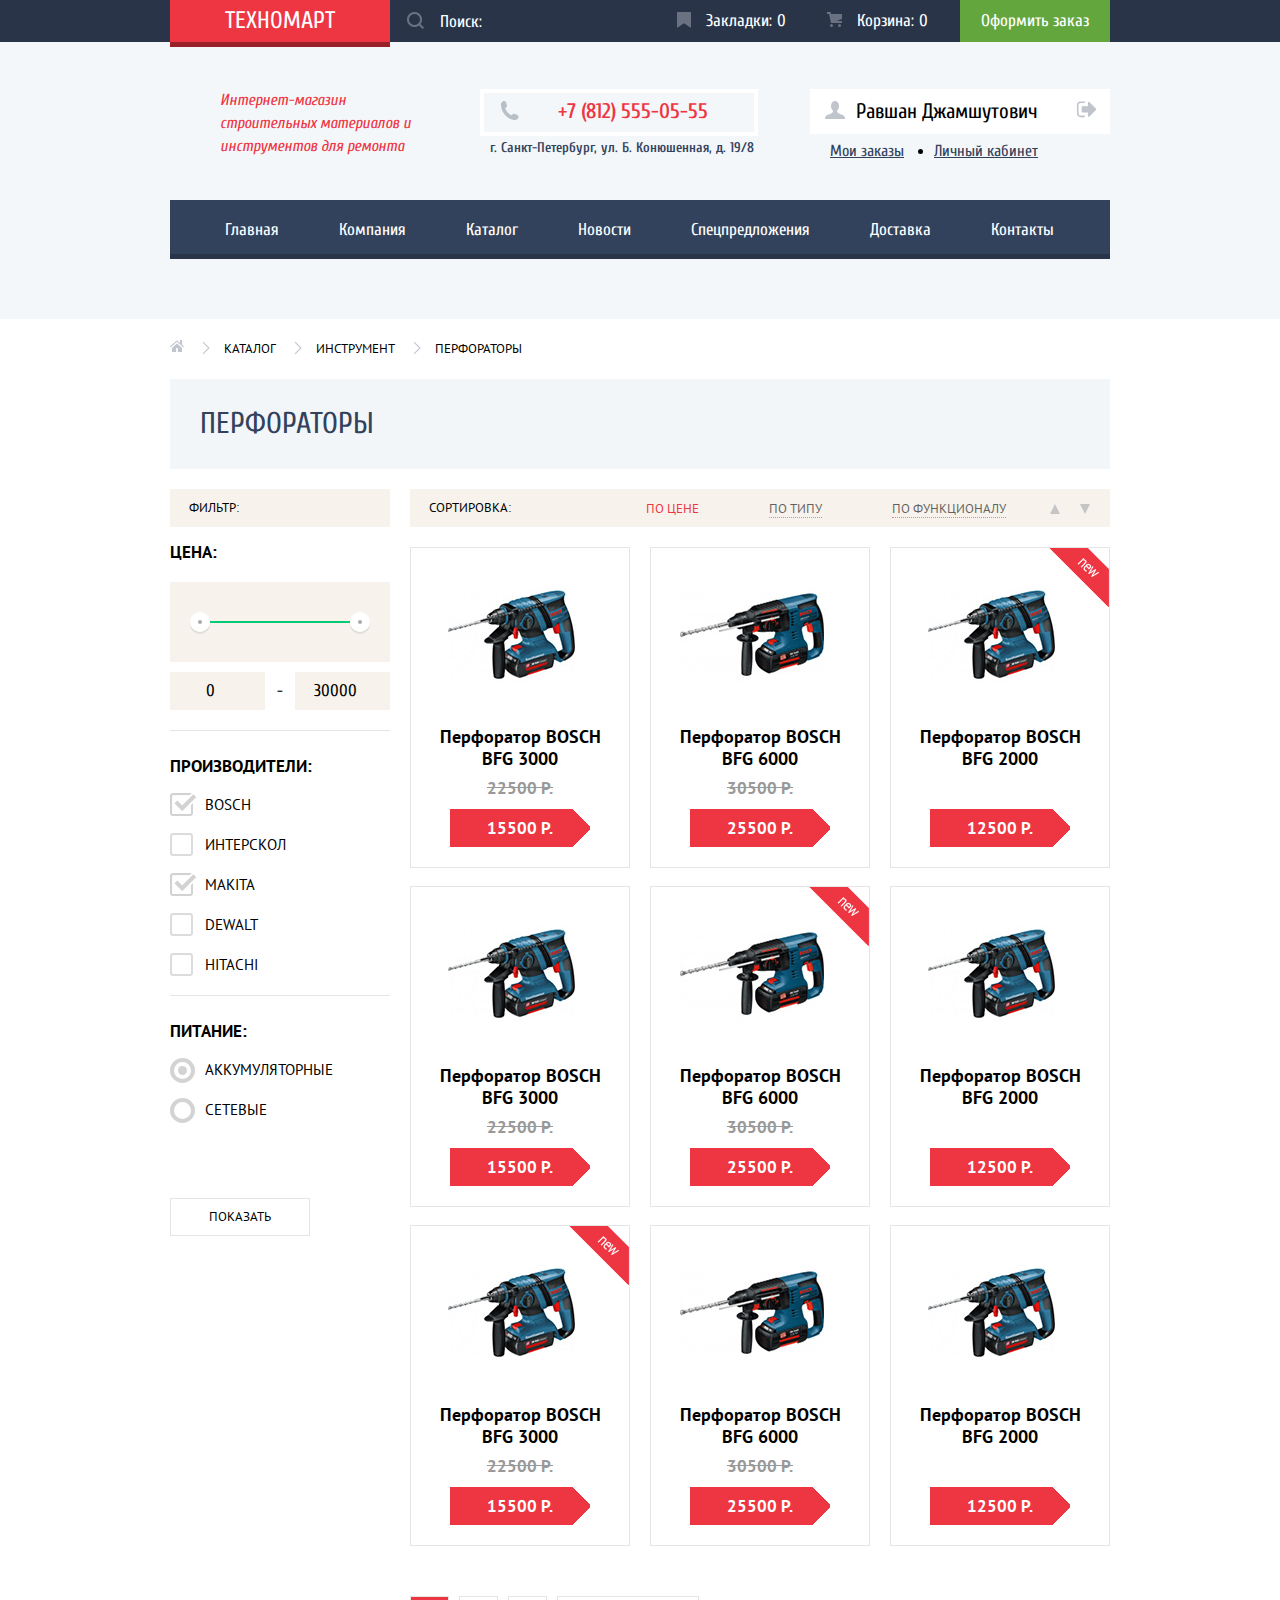
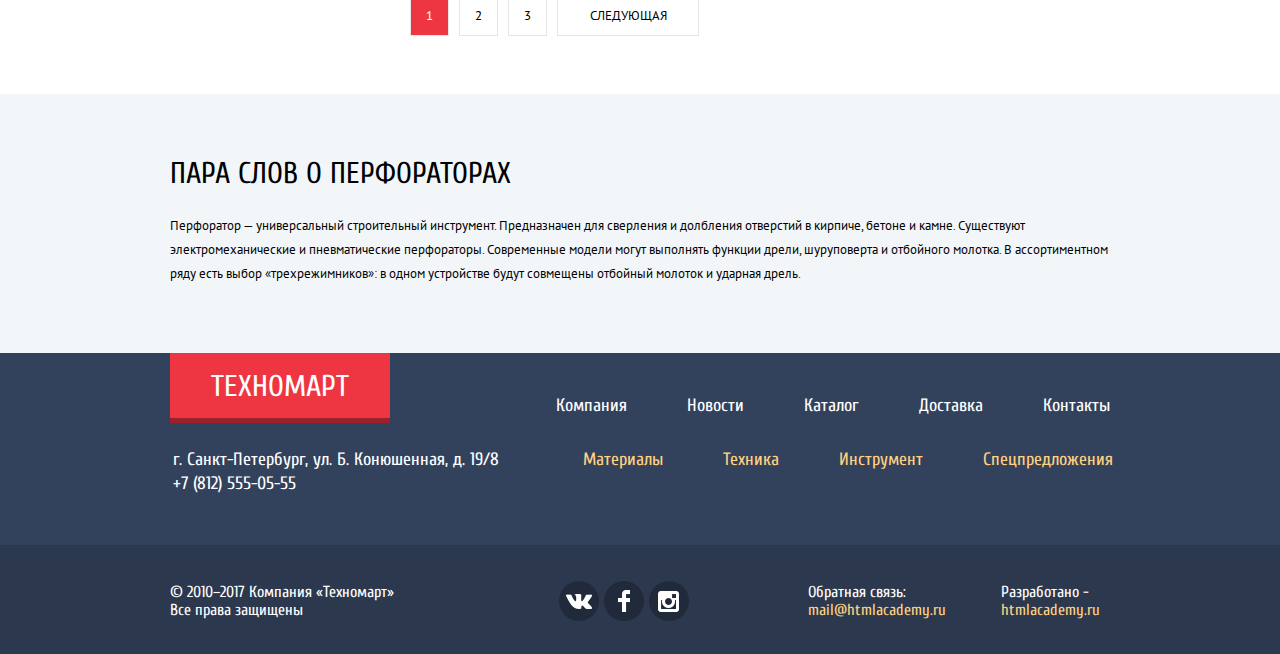
==== commit 5f401502: "Защита. Правки" ====
--- a/catalog.html
+++ b/catalog.html
@@ -1,405 +1,405 @@
 <!DOCTYPE html>
 <html lang="ru">
-    <head>
-    	<meta charset="utf-8">
-        <title>HTML Academy: Техномарт</title>
-        <link href="https://fonts.googleapis.com/css?family=Cuprum" rel="stylesheet">
-        <link href="https://fonts.googleapis.com/css?family=PT+Sans" rel="stylesheet">
-        <link rel="stylesheet" href="css/normalize.css">
-        <link rel="stylesheet" href="css/style.css">
-    </head>
-    <body>
-        <header class="page-header">
-            <div class="header-top">
-                <div class="header-top-container container">
-                    <a href="index.html" class="logo">Техномарт</a>
-                    <form class="header-search" method="get">
-                        <input name="header-search" placeholder="Поиск:" type="search" id="header-search" class="header-search-area">
-                        <label for="header-search" class="visually-hidden">Поиск</label>
-                    </form>
-                    <div class="header-top-column">
-                        <a class="favorites-btn buy-btn header-top-btn" href="#">
-                        <svg xmlns="http://www.w3.org/2000/svg" width="14" height="16" viewBox="0 0 14 16"><path fill="#ffffff" d="M14 15c0 .55-.368.741-.818.426l-5.363-3.765c-.45-.315-1.187-.315-1.637 0L.818 15.426C.368 15.741 0 15.55 0 15V1c0-.55.45-1 1-1h12c.55 0 1 .45 1 1v14z"/></svg>Закладки: <span class="favorites-number">0</span></a>
-                        <a class="cart-btn buy-btn header-top-btn" href="#">
-                        <svg xmlns="http://www.w3.org/2000/svg" width="15" height="15" viewBox="0 0 15 15"><circle fill="#ffffff" cx="4.5" cy="13.5" r="1.5"/><circle fill="#ffffff" cx="12.5" cy="13.5" r="1.5"/><path fill="#ffffff" d="M15 2H4.07l-.422-2H0v2h2.031l1.985 9H15V9H9.441L15 6.951z"/></svg>Корзина: <span class="cart-number">0</span></a>
-                        <a class="order-button header-top-btn" href="#">Оформить заказ</a>
-                    </div>
-                </div>
-            </div>
-            <div class="header-bottom">
-                <div class="header-bottom-container container">
-                    <div class="header-site-info">
-                        <p class="header-title">
-                            Интернет-магазин<br>
-                            строительных материалов и инструментов для ремонта
-                        </p>
-                    </div>
-                    <div class="header-site-info">
-                        <p class="header-contacts">
-                            <span class="phone-number"><a href="tel:+7(812)555-05-55">+7 (812) 555-05-55</a></span>
-                            <span class="adress">г. Санкт-Петербург, ул. Б. Конюшенная, д. 19/8</span>
-                        </p>
-                    </div>
-                    <div class="header-profile">
-                        <div class="profile-name">
-                            <a href="profile.html" class="profile-link">Равшан Джамшутович</a>
-                            <a href="#" class="profile-logout"></a>
-                        </div>
-                        <ul class="profile-menu">
-                            <li><a class="profile-menu-btn" href="orders.html">Мои заказы</a></li>
-                            <li><a class="profile-menu-btn" href="profile.html">Личный кабинет</a></li>
-                        </ul>
-                    </div>
-                </div>
-                <div class="container">
-                    <nav class="main-menu">
-                        <ul class="site-navigation">
-                            <li><a href="index.html">Главная</a></li>
-                            <li><a href="about-company.html">Компания</a></li>
-                            <li><a href="catalog.html">Каталог</a></li>
-                            <li><a href="news.html">Новости</a></li>
-                            <li><a href="special-offer.html">Спецпредложения</a></li>
-                            <li><a href="delivery.html">Доставка</a></li>
-                            <li><a href="contacts.hlml">Контакты</a></li>
-                        </ul>
-                    </nav>
-                </div>
-            </div>
-        </header>
-      	<main class="container">  		
-      		<ul class="breadcrumbs">
-    	        <li><a href="index.html" class="home-icon"></a></li>
-    	        <li><a href="catalog.html" class="breadcrumbs-link">Каталог</a></li>
-    	        <li><a href="#" class="breadcrumbs-link">Инструмент</a></li>
-    	        <li class="breadcrumbs-current"><a class="breadcrumbs-link">Перфораторы</a></li>
-          	</ul>
-            <div class="catalog-title-container">
-                <h1 class="section-title">Перфораторы</h1>
-            </div>
-            <div class="catalog-container">
-              	<section class="filters">
-                	<h2 class="sort-title">Фильтр:</h2>
-                	<form class="filter" method="get" action="https://echo.htmlacademy.ru">
-                        <fieldset class="filter-type">
-                            <legend class="filter-name">Цена:</legend>
-                            <div class="price-controls">
-                                <button type="button" class="min-price-set filter-price-btn"></button>
-                                <button type="button" class="max-price-set filter-price-btn"></button>
-                                <div class="line"></div>
-                            </div>
-                            <div class="price-range">
-                                <label for="min-price" class="visually-hidden">Минимальная цена</label>
-                                <input size="30" type="number" name="min-price" value="0" id="min-price">
-                                <span> - </span>
-                                <label for="max-price" class="visually-hidden">Максимальная цена</label>
-                                <input type="number" name="max-price" value="30000" id="max-price">
-                            </div>
-                        </fieldset>
-                        <fieldset class="filter-type">
-                            <legend class="filter-name">Производители:</legend>
-                            <ul>
-                                <li class="filter-option">
-                                    <input type="checkbox" name="bosch" id="filter-bosch" class="visually-hidden filter-checkbox" checked>
-                                    <label for="filter-bosch">bosch</label>
-                                </li>
-                                <li class="filter-option">
-                                    <input type="checkbox" name="interskol" id="filter-interskol" class="visually-hidden filter-checkbox">
-                                    <label for="filter-interskol">интерскол</label>
-                                </li>
-                                <li class="filter-option">
-                                    <input type="checkbox" name="makita" id="filter-makita" class="visually-hidden filter-checkbox" checked>
-                                    <label for="filter-makita">makita</label>
-                                </li>
-                                <li class="filter-option">
-                                    <input type="checkbox" name="dewalt" id="filter-dewalt" class="visually-hidden filter-checkbox">
-                                    <label for="filter-dewalt">dewalt</label>
-                                </li>
-                                <li class="filter-option">
-                                    <input type="checkbox" name="hitachi" id="filter-hitachi" class="visually-hidden filter-checkbox">
-                                    <label for="filter-hitachi">hitachi</label>
-                                </li>
-                            </ul>
-                        </fieldset>
-                        <fieldset class="filter-type">
-                            <legend class="filter-name">Питание:</legend>
-                            <ul>
-                                <li class="filter-option">
-                                    <input type="radio" class="visually-hidden filter-radio" name="product-group" value="battery" id="filter-battery" checked>
-                                    <label for="filter-battery">Аккумуляторные</label>
-                                </li>
-                                <li class="filter-option">
-                                    <input type="radio" class="visually-hidden filter-radio" name="product-group" value="wired" id="filter-wired">
-                                    <label for="filter-wired">Сетевые</label>
-                                </li>
-                            </ul>
-                        </fieldset>
-                        <button type="submit" class="catalog-btn filter-submit">Показать</button>
-                    </form>
-              	</section>
-              	<section class="catalog">
-                    <div class="sort-container">
-                        <form class="sort-form" method="get" action="https://echo.htmlacademy.ru">
-                            <h2 class="sort-title">Сортировка:</h2>
-                            <ul class="sort-method">
-                                <li class="sort-option">
-                                    <input type="radio" class="visually-hidden sort-radio" name="sort-by" value="price" id="sort-price" checked>
-                                    <label for="sort-price">По цене</label>
-                                </li>
-                                <li class="sort-option">
-                                    <input type="radio" class="visually-hidden sort-radio" name="sort-by" value="type" id="sort-type">
-                                    <label for="sort-type">По типу</label>
-                                </li>
-                                <li class="sort-option">
-                                    <input type="radio" class="visually-hidden sort-radio" name="sort-by" value="function" id="sort-function">
-                                    <label for="sort-function">По функционалу</label>
-                                </li>
-                            </ul>
-                            <div class="sort-direction">
-                                <a href="#" class="arrow arrow-up" aria-label="По возрастанию"></a>
-                                <a href="#" class="arrow arrow-down" aria-label="По убыванию"></a>
-                            </div>
-                        </form>
-                    </div>
-              		<h2 class="visually-hidden">Каталог</h2>
-              		<ul class="catalog-list">
-              			<li class="catalog-item">
-                            <div class="catalog-image-container">
-                                <img class="catalog-item-image" src="img/BOSCH_BFG3000.jpg" alt="Перфоратор BOSCH BFG 3000" width="127" height="112">
-                                <div class="catalog-item-menu">
-                                    <a href="#" class="catalog-item-btn buy-item-btn">Купить</a>
-                                    <a href="#" class="catalog-item-btn cart-item-btn">В закладки</a>
-                                </div>
-                            </div>
-                            <div class="catalog-item-description">
-                                <h3>
-                                    <a href="catalog-item.html">
-                                        <span class="catalog-item-title">Перфоратор BOSCH<br> BFG 3000</span>
-                                    </a>
-                                </h3>
-                                <p class="old-price">22500 Р.</p>
-                                <span class="item-price">15500 Р.</span>
-                            </div>
-                        </li>
-                        <li class="catalog-item">
-                            <div class="catalog-image-container">
-                                <img class="catalog-item-image" src="img/BOSCH_BFG6000.jpg" alt="Перфоратор BOSCH BFG 6000" width="144" height="128">
-                                <div class="catalog-item-menu">
-                                    <a href="#" class="catalog-item-btn buy-item-btn">Купить</a>
-                                    <a href="#" class="catalog-item-btn cart-item-btn">В закладки</a>
-                                </div>
-                            </div>
-                            <div class="catalog-item-description">
-                                <h3>
-                                    <a href="catalog-item.html">
-                                        <span class="catalog-item-title">Перфоратор BOSCH<br> BFG 6000</span>
-                                    </a>
-                                </h3>
-                                <p class="old-price">30500 Р.</p>
-                                <span class="item-price sale">25500 Р.</span>
-                            </div>
-                        </li>
-                        <li class="catalog-item new">
-                            <div class="catalog-image-container">
-                                <img class="catalog-item-image" src="img/BOSCH_BFG2000.jpg" alt="Перфоратор BOSCH BFG 2000" width="127" height="112">
-                                <div class="catalog-item-menu">
-                                    <a href="#" class="catalog-item-btn buy-item-btn">Купить</a>
-                                    <a href="#" class="catalog-item-btn cart-item-btn">В закладки</a>
-                                </div>
-                            </div>
-                            <div class="catalog-item-description">
-                                <h3>
-                                    <a href="catalog-item.html">
-                                        <span class="catalog-item-title">Перфоратор BOSCH<br> BFG 2000</span>
-                                    </a>
-                                </h3>
-                                <p class="old-price"></p>
-                                <span class="item-price sale">12500 Р.</span>
-                            </div>
-                        </li>
-                        <li class="catalog-item">
-                            <div class="catalog-image-container">
-                                <img class="catalog-item-image" src="img/BOSCH_BFG3000.jpg" alt="Перфоратор BOSCH BFG 3000" width="127" height="112">
-                                <div class="catalog-item-menu">
-                                    <a href="#" class="catalog-item-btn buy-item-btn">Купить</a>
-                                    <a href="#" class="catalog-item-btn cart-item-btn">В закладки</a>
-                                </div>
-                            </div>
-                            <div class="catalog-item-description">
-                                <h3>
-                                    <a href="catalog-item.html">
-                                        <span class="catalog-item-title">Перфоратор BOSCH<br> BFG 3000</span>
-                                    </a>
-                                </h3>
-                                <p class="old-price">22500 Р.</p>
-                                <span class="item-price sale">15500 Р.</span>
-                            </div>
-                        </li>
-                        <li class="catalog-item new">
-                            <div class="catalog-image-container">
-                                <img class="catalog-item-image" src="img/BOSCH_BFG6000.jpg" alt="Перфоратор BOSCH BFG 6000" width="144" height="128">
-                                <div class="catalog-item-menu">
-                                    <a href="#" class="catalog-item-btn buy-item-btn">Купить</a>
-                                    <a href="#" class="catalog-item-btn cart-item-btn">В закладки</a>
-                                </div>
-                            </div>
-                            <div class="catalog-item-description">
-                                <h3>
-                                    <a href="catalog-item.html">
-                                        <span class="catalog-item-title">Перфоратор BOSCH<br> BFG 6000</span>
-                                    </a>
-                                </h3>
-                                <p class="old-price">30500 Р.</p>
-                                <span class="item-price sale">25500 Р.</span>
-                            </div>
-                        </li>
-                        <li class="catalog-item">
-                            <div class="catalog-image-container">
-                                <img class="catalog-item-image" src="img/BOSCH_BFG2000.jpg" alt="Перфоратор BOSCH BFG 2000" width="127" height="112">
-                                <div class="catalog-item-menu">
-                                    <a href="#" class="catalog-item-btn buy-item-btn">Купить</a>
-                                    <a href="#" class="catalog-item-btn cart-item-btn">В закладки</a>
-                                </div>
-                            </div>
-                            <div class="catalog-item-description">
-                                <h3>
-                                    <a href="catalog-item.html">
-                                        <span class="catalog-item-title">Перфоратор BOSCH<br> BFG 2000</span>
-                                    </a>
-                                </h3>
-                                <p class="old-price"></p>
-                                <span class="item-price sale">12500 Р.</span>
-                            </div>
-                        </li>
-                        <li class="catalog-item new">
-                            <div class="catalog-image-container">
-                                <img class="catalog-item-image" src="img/BOSCH_BFG3000.jpg" alt="Перфоратор BOSCH BFG 3000" width="127" height="112">                                <div class="catalog-item-menu">
-                                    <a href="#" class="catalog-item-btn buy-item-btn">Купить</a>
-                                    <a href="#" class="catalog-item-btn cart-item-btn">В закладки</a>
-                                </div>
-                            </div>
-                            <div class="catalog-item-description">
-                                <h3>
-                                    <a href="catalog-item.html">
-                                        <span class="catalog-item-title">Перфоратор BOSCH<br> BFG 3000</span>
-                                    </a>
-                                </h3>
-                                <p class="old-price">22500 Р.</p>
-                                <span class="item-price sale">15500 Р.</span>
-                            </div>
-                        </li>
-                        <li class="catalog-item">
-                            <div class="catalog-image-container">
-                                <img class="catalog-item-image" src="img/BOSCH_BFG6000.jpg" alt="Перфоратор BOSCH BFG 6000" width="144" height="128">
-                                <div class="catalog-item-menu">
-                                    <a href="#" class="catalog-item-btn buy-item-btn">Купить</a>
-                                    <a href="#" class="catalog-item-btn cart-item-btn">В закладки</a>
-                                </div>
-                            </div>
-                            <div class="catalog-item-description">
-                                <h3>
-                                    <a href="catalog-item.html">
-                                        <span class="catalog-item-title">Перфоратор BOSCH<br> BFG 6000</span>
-                                    </a>
-                                </h3>
-                                <p class="old-price">30500 Р.</p>
-                                <span class="item-price sale">25500 Р.</span>
-                            </div>
-                        </li>
-                        <li class="catalog-item">
-                            <div class="catalog-image-container">
-                                <img class="catalog-item-image" src="img/BOSCH_BFG2000.jpg" alt="Перфоратор BOSCH BFG 2000" width="127" height="112">
-                                <div class="catalog-item-menu">
-                                    <a href="#" class="catalog-item-btn buy-item-btn">Купить</a>
-                                    <a href="#" class="catalog-item-btn cart-item-btn">В закладки</a>
-                                </div>
-                            </div>
-                            <div class="catalog-item-description">
-                                <h3>
-                                    <a href="catalog-item.html">
-                                        <span class="catalog-item-title">Перфоратор BOSCH<br> BFG 2000</span>
-                                    </a>
-                                </h3>
-                                <p class="old-price"></p>
-                                <span class="item-price sale">12500 Р.</span>
-                            </div>
-                        </li>          			
-                    </ul>
+	<head>
+		<meta charset="utf-8">
+		<title>HTML Academy: Техномарт</title>
+		<link href="https://fonts.googleapis.com/css?family=Cuprum" rel="stylesheet">
+		<link href="https://fonts.googleapis.com/css?family=PT+Sans" rel="stylesheet">
+		<link rel="stylesheet" href="css/normalize.css">
+		<link rel="stylesheet" href="css/style.css">
+	</head>
+	<body>
+		<header class="page-header">
+			<div class="header-top">
+				<div class="header-top-container container">
+					<a href="index.html" class="logo">Техномарт</a>
+					<form class="header-search" method="get">
+						<input name="header-search" placeholder="Поиск:" type="search" id="header-search" class="header-search-area">
+						<label for="header-search" class="visually-hidden">Поиск</label>
+					</form>
+					<div class="header-top-column">
+						<a class="favorites-btn buy-btn header-top-btn" href="favorites.html">
+						<svg xmlns="http://www.w3.org/2000/svg" width="14" height="16" viewBox="0 0 14 16"><path fill="#ffffff" d="M14 15c0 .55-.368.741-.818.426l-5.363-3.765c-.45-.315-1.187-.315-1.637 0L.818 15.426C.368 15.741 0 15.55 0 15V1c0-.55.45-1 1-1h12c.55 0 1 .45 1 1v14z"/></svg>Закладки: <span class="favorites-number">0</span></a>
+						<a class="cart-btn buy-btn header-top-btn" href="#">
+						<svg xmlns="http://www.w3.org/2000/svg" width="15" height="15" viewBox="0 0 15 15"><circle fill="#ffffff" cx="4.5" cy="13.5" r="1.5"/><circle fill="#ffffff" cx="12.5" cy="13.5" r="1.5"/><path fill="#ffffff" d="M15 2H4.07l-.422-2H0v2h2.031l1.985 9H15V9H9.441L15 6.951z"/></svg>Корзина: <span class="cart-number">0</span></a>
+						<a class="order-button header-top-btn" href="order.html">Оформить заказ</a>
+					</div>
+				</div>
+			</div>
+			<div class="header-bottom">
+				<div class="header-bottom-container container">
+					<div class="header-site-info">
+						<p class="header-title">
+							Интернет-магазин<br>
+							строительных материалов и инструментов для ремонта
+						</p>
+					</div>
+					<div class="header-site-info">
+						<p class="header-contacts">
+							<span class="phone-number"><a href="tel:+7(812)555-05-55">+7 (812) 555-05-55</a></span>
+							<span class="adress">г. Санкт-Петербург, ул. Б. Конюшенная, д. 19/8</span>
+						</p>
+					</div>
+					<div class="header-profile">
+						<div class="profile-name">
+							<a href="profile.html" class="profile-link">Равшан Джамшутович</a>
+							<a href="#" class="profile-logout"></a>
+						</div>
+						<ul class="profile-menu">
+							<li><a class="profile-menu-btn" href="orders.html">Мои заказы</a></li>
+							<li><a class="profile-menu-btn" href="profile.html">Личный кабинет</a></li>
+						</ul>
+					</div>
+				</div>
+				<div class="container">
+					<nav class="main-menu">
+						<ul class="site-navigation">
+							<li><a href="index.html">Главная</a></li>
+							<li><a href="about-company.html">Компания</a></li>
+							<li><a href="catalog.html">Каталог</a></li>
+							<li><a href="news.html">Новости</a></li>
+							<li><a href="special-offer.html">Спецпредложения</a></li>
+							<li><a href="delivery.html">Доставка</a></li>
+							<li><a href="contacts.hlml">Контакты</a></li>
+						</ul>
+					</nav>
+				</div>
+			</div>
+		</header>
+		<main class="container">  		
+			<ul class="breadcrumbs">
+				<li><a href="index.html" class="home-icon"></a></li>
+				<li><a href="catalog.html" class="breadcrumbs-link">Каталог</a></li>
+				<li><a href="instrument.html" class="breadcrumbs-link">Инструмент</a></li>
+				<li class="breadcrumbs-current"><a class="breadcrumbs-link">Перфораторы</a></li>
+			</ul>
+			<div class="catalog-title-container">
+				<h1 class="section-title">Перфораторы</h1>
+			</div>
+			<div class="catalog-container">
+				<section class="filters">
+					<h2 class="sort-title">Фильтр:</h2>
+					<form class="filter" method="get" action="https://echo.htmlacademy.ru">
+						<fieldset class="filter-type">
+							<legend class="filter-name">Цена:</legend>
+							<div class="price-controls">
+								<button type="button" class="min-price-set filter-price-btn"></button>
+								<button type="button" class="max-price-set filter-price-btn"></button>
+								<div class="line"></div>
+							</div>
+							<div class="price-range">
+								<label for="min-price" class="visually-hidden">Минимальная цена</label>
+								<input size="30" type="number" name="min-price" value="0" id="min-price">
+								<span> - </span>
+								<label for="max-price" class="visually-hidden">Максимальная цена</label>
+								<input type="number" name="max-price" value="30000" id="max-price">
+							</div>
+						</fieldset>
+						<fieldset class="filter-type">
+							<legend class="filter-name">Производители:</legend>
+							<ul>
+								<li class="filter-option">
+									<input type="checkbox" name="bosch" id="filter-bosch" class="visually-hidden filter-checkbox" checked>
+									<label for="filter-bosch">bosch</label>
+								</li>
+								<li class="filter-option">
+									<input type="checkbox" name="interskol" id="filter-interskol" class="visually-hidden filter-checkbox">
+									<label for="filter-interskol">интерскол</label>
+								</li>
+								<li class="filter-option">
+									<input type="checkbox" name="makita" id="filter-makita" class="visually-hidden filter-checkbox" checked>
+									<label for="filter-makita">makita</label>
+								</li>
+								<li class="filter-option">
+									<input type="checkbox" name="dewalt" id="filter-dewalt" class="visually-hidden filter-checkbox">
+									<label for="filter-dewalt">dewalt</label>
+								</li>
+								<li class="filter-option">
+									<input type="checkbox" name="hitachi" id="filter-hitachi" class="visually-hidden filter-checkbox">
+									<label for="filter-hitachi">hitachi</label>
+								</li>
+							</ul>
+						</fieldset>
+						<fieldset class="filter-type">
+							<legend class="filter-name">Питание:</legend>
+							<ul>
+								<li class="filter-option">
+									<input type="radio" class="visually-hidden filter-radio" name="product-group" value="battery" id="filter-battery" checked>
+									<label for="filter-battery">Аккумуляторные</label>
+								</li>
+								<li class="filter-option">
+									<input type="radio" class="visually-hidden filter-radio" name="product-group" value="wired" id="filter-wired">
+									<label for="filter-wired">Сетевые</label>
+								</li>
+							</ul>
+						</fieldset>
+						<button type="submit" class="catalog-btn filter-submit">Показать</button>
+					</form>
+				</section>
+				<section class="catalog">
+					<div class="sort-container">
+						<form class="sort-form" method="get" action="https://echo.htmlacademy.ru">
+							<h2 class="sort-title">Сортировка:</h2>
+							<ul class="sort-method">
+								<li class="sort-option">
+									<input type="radio" class="visually-hidden sort-radio" name="sort-by" value="price" id="sort-price" checked>
+									<label for="sort-price">По цене</label>
+								</li>
+								<li class="sort-option">
+									<input type="radio" class="visually-hidden sort-radio" name="sort-by" value="type" id="sort-type">
+									<label for="sort-type">По типу</label>
+								</li>
+								<li class="sort-option">
+									<input type="radio" class="visually-hidden sort-radio" name="sort-by" value="function" id="sort-function">
+									<label for="sort-function">По функционалу</label>
+								</li>
+							</ul>
+							<div class="sort-direction">
+								<a href="#" class="arrow arrow-up" aria-label="По возрастанию"></a>
+								<a href="#" class="arrow arrow-down" aria-label="По убыванию"></a>
+							</div>
+						</form>
+					</div>
+					<h2 class="visually-hidden">Каталог</h2>
+					<ul class="catalog-list">
+						<li class="catalog-item">
+							<div class="catalog-image-container">
+								<img class="catalog-item-image" src="img/BOSCH_BFG3000.jpg" alt="Перфоратор BOSCH BFG 3000" width="127" height="112">
+								<div class="catalog-item-menu">
+									<a href="order.html" class="catalog-item-btn buy-item-btn">Купить</a>
+									<a href="favorites.html" class="catalog-item-btn cart-item-btn">В закладки</a>
+								</div>
+							</div>
+							<div class="catalog-item-description">
+								<h3>
+									<a href="catalog-item.html">
+										<span class="catalog-item-title">Перфоратор BOSCH<br> BFG 3000</span>
+									</a>
+								</h3>
+								<p class="old-price">22500 Р.</p>
+								<span class="item-price">15500 Р.</span>
+							</div>
+						</li>
+						<li class="catalog-item">
+							<div class="catalog-image-container">
+								<img class="catalog-item-image" src="img/BOSCH_BFG6000.jpg" alt="Перфоратор BOSCH BFG 6000" width="144" height="128">
+								<div class="catalog-item-menu">
+									<a href="order.html" class="catalog-item-btn buy-item-btn">Купить</a>
+									<a href="favorites.html" class="catalog-item-btn cart-item-btn">В закладки</a>
+								</div>
+							</div>
+							<div class="catalog-item-description">
+								<h3>
+									<a href="catalog-item.html">
+										<span class="catalog-item-title">Перфоратор BOSCH<br> BFG 6000</span>
+									</a>
+								</h3>
+								<p class="old-price">30500 Р.</p>
+								<span class="item-price sale">25500 Р.</span>
+							</div>
+						</li>
+						<li class="catalog-item new">
+							<div class="catalog-image-container">
+								<img class="catalog-item-image" src="img/BOSCH_BFG2000.jpg" alt="Перфоратор BOSCH BFG 2000" width="127" height="112">
+								<div class="catalog-item-menu">
+									<a href="order.html" class="catalog-item-btn buy-item-btn">Купить</a>
+									<a href="favorites.html" class="catalog-item-btn cart-item-btn">В закладки</a>
+								</div>
+							</div>
+							<div class="catalog-item-description">
+								<h3>
+									<a href="catalog-item.html">
+										<span class="catalog-item-title">Перфоратор BOSCH<br> BFG 2000</span>
+									</a>
+								</h3>
+								<p class="old-price"></p>
+								<span class="item-price sale">12500 Р.</span>
+							</div>
+						</li>
+						<li class="catalog-item">
+							<div class="catalog-image-container">
+								<img class="catalog-item-image" src="img/BOSCH_BFG3000.jpg" alt="Перфоратор BOSCH BFG 3000" width="127" height="112">
+								<div class="catalog-item-menu">
+									<a href="order.html" class="catalog-item-btn buy-item-btn">Купить</a>
+									<a href="favorites.html" class="catalog-item-btn cart-item-btn">В закладки</a>
+								</div>
+							</div>
+							<div class="catalog-item-description">
+								<h3>
+									<a href="catalog-item.html">
+										<span class="catalog-item-title">Перфоратор BOSCH<br> BFG 3000</span>
+									</a>
+								</h3>
+								<p class="old-price">22500 Р.</p>
+								<span class="item-price sale">15500 Р.</span>
+							</div>
+						</li>
+						<li class="catalog-item new">
+							<div class="catalog-image-container">
+								<img class="catalog-item-image" src="img/BOSCH_BFG6000.jpg" alt="Перфоратор BOSCH BFG 6000" width="144" height="128">
+								<div class="catalog-item-menu">
+									<a href="order.html" class="catalog-item-btn buy-item-btn">Купить</a>
+									<a href="favorites.html" class="catalog-item-btn cart-item-btn">В закладки</a>
+								</div>
+							</div>
+							<div class="catalog-item-description">
+								<h3>
+									<a href="catalog-item.html">
+										<span class="catalog-item-title">Перфоратор BOSCH<br> BFG 6000</span>
+									</a>
+								</h3>
+								<p class="old-price">30500 Р.</p>
+								<span class="item-price sale">25500 Р.</span>
+							</div>
+						</li>
+						<li class="catalog-item">
+							<div class="catalog-image-container">
+								<img class="catalog-item-image" src="img/BOSCH_BFG2000.jpg" alt="Перфоратор BOSCH BFG 2000" width="127" height="112">
+								<div class="catalog-item-menu">
+									<a href="order.html" class="catalog-item-btn buy-item-btn">Купить</a>
+									<a href="favorites.html" class="catalog-item-btn cart-item-btn">В закладки</a>
+								</div>
+							</div>
+							<div class="catalog-item-description">
+								<h3>
+									<a href="catalog-item.html">
+										<span class="catalog-item-title">Перфоратор BOSCH<br> BFG 2000</span>
+									</a>
+								</h3>
+								<p class="old-price"></p>
+								<span class="item-price sale">12500 Р.</span>
+							</div>
+						</li>
+						<li class="catalog-item new">
+							<div class="catalog-image-container">
+								<img class="catalog-item-image" src="img/BOSCH_BFG3000.jpg" alt="Перфоратор BOSCH BFG 3000" width="127" height="112">                                <div class="catalog-item-menu">
+									<a href="order.html" class="catalog-item-btn buy-item-btn">Купить</a>
+									<a href="favorites.html" class="catalog-item-btn cart-item-btn">В закладки</a>
+								</div>
+							</div>
+							<div class="catalog-item-description">
+								<h3>
+									<a href="catalog-item.html">
+										<span class="catalog-item-title">Перфоратор BOSCH<br> BFG 3000</span>
+									</a>
+								</h3>
+								<p class="old-price">22500 Р.</p>
+								<span class="item-price sale">15500 Р.</span>
+							</div>
+						</li>
+						<li class="catalog-item">
+							<div class="catalog-image-container">
+								<img class="catalog-item-image" src="img/BOSCH_BFG6000.jpg" alt="Перфоратор BOSCH BFG 6000" width="144" height="128">
+								<div class="catalog-item-menu">
+									<a href="order.html" class="catalog-item-btn buy-item-btn">Купить</a>
+									<a href="favorites.html" class="catalog-item-btn cart-item-btn">В закладки</a>
+								</div>
+							</div>
+							<div class="catalog-item-description">
+								<h3>
+									<a href="catalog-item.html">
+										<span class="catalog-item-title">Перфоратор BOSCH<br> BFG 6000</span>
+									</a>
+								</h3>
+								<p class="old-price">30500 Р.</p>
+								<span class="item-price sale">25500 Р.</span>
+							</div>
+						</li>
+						<li class="catalog-item">
+							<div class="catalog-image-container">
+								<img class="catalog-item-image" src="img/BOSCH_BFG2000.jpg" alt="Перфоратор BOSCH BFG 2000" width="127" height="112">
+								<div class="catalog-item-menu">
+									<a href="order.html" class="catalog-item-btn buy-item-btn">Купить</a>
+									<a href="favorites.html" class="catalog-item-btn cart-item-btn">В закладки</a>
+								</div>
+							</div>
+							<div class="catalog-item-description">
+								<h3>
+									<a href="catalog-item.html">
+										<span class="catalog-item-title">Перфоратор BOSCH<br> BFG 2000</span>
+									</a>
+								</h3>
+								<p class="old-price"></p>
+								<span class="item-price sale">12500 Р.</span>
+							</div>
+						</li>          			
+					</ul>
 
-                    <ul class="pagination-list">
-                        <li class="pagination-item pagination-item-current"><a href="#">1</a></li>
-                        <li class="pagination-item"><a href="#">2</a></li>
-                        <li class="pagination-item"><a href="#">3</a></li>
-                        <li class="pagination-item next-button"><a href="#">Следующая</a></li>
-                    </ul>
-              	</section>
-            </div>
-        </main>
-        <section class="category-description">
-            <div class="container">
-                <h2 class="section-title-black">Пара слов о перфораторах</h2>
-                <p>Перфоратор — универсальный строительный инструмент. Предназначен для сверления и долбления отверстий в кирпиче, бетоне и камне.
-                Существуют электромеханические и пневматические перфораторы. Современные модели могут выполнять функции дрели, шуруповерта и отбойного молотка. В ассортиментном ряду есть выбор «трехрежимников»: в одном устройстве будут совмещены отбойный молоток и ударная дрель.</p>
-            </div>
-        </section>      	
-        <footer class="page-footer">
-            <div class="footer-top">
-                <div class="footer-container container">
-                    <a href="index.html" class="logo">Техномарт</a>
-                    <ul class="footer-navigation">
-                        <li><a class="footer-menu-btn" href="about-company.html">Компания</a></li>
-                        <li><a class="footer-menu-btn" href="news.html">Новости</a></li>
-                        <li><a class="footer-menu-btn" href="catalog.html">Каталог</a></li>
-                        <li><a class="footer-menu-btn" href="delivery.html">Доставка</a></li>
-                        <li><a class="footer-menu-btn" href="contacts.html">Контакты</a></li>
-                    </ul>
-                </div>
-            </div>
-            <div class="footer-bottom">
-                <div class="footer-container container">
-                    <p class="footer-adress-info">
-                        <span class="adress">г. Санкт-Петербург, ул. Б. Конюшенная, д. 19/8</span><br>
-                        <a class="phone-number" href="tel:+7(812)555-05-55">+7 (812) 555-05-55</a>
-                    </p>
-                    <ul class="footer-promo">
-                        <li><a class="footer-menu-btn" href="#">Материалы</a></li>
-                        <li><a class="footer-menu-btn" href="#">Техника</a></li>
-                        <li><a class="footer-menu-btn" href="#">Инструмент</a></li>
-                        <li><a class="footer-menu-btn" href="#">Спецпредложения</a></li>
-                    </ul>
-                </div>
-            </div>
-            <div class="footer-contacts">
-                <div class="footer-container container">
-                    <p class="footer-copyright">© 2010–2017 Компания «Техномарт»<br>
-                        Все права защищены</p>
-                    <div class="footer-social">
-                        <ul>
-                            <li class="social-button vk-button"><a href="#" aria-label="Техномарт в вконтакте"></a></li>
-                            <li class="social-button fb-button"><a href="#" aria-label="Техномарт в фэйсбук"></a></li>
-                            <li class="social-button inst-button"><a href="#" aria-label="Техномарт в инстаграм"></a></li>
-                        </ul>
-                    </div>
-                    <div class="developer-container">
-                        <div class="developer-column">
-                            <p>Обратная связь: <br><a class="developer-contacts" href="mailto:mail@htmlacademy.ru">mail@htmlacademy.ru</a></p>
-                        </div>
-                        <div class="developer-column">
-                            <p>Разработано - <br><a class="developer-contacts" href="https://htmlacademy.ru/intensive/htmlcss">htmlacademy.ru</a></p>
-                        </div>
-                    </div>
-                </div>
-            </div>
-        </footer>
-        <section class="modal modal-cart">
-            <button type="button" class="modal-close" aria-label="Закрыть"></button>
-            <div class="modal-cart-title">
-                <h2>Товар добавлен в корзину!</h2>
-            </div>
-            <div class="modal-cart-footer">
-                <a href="order.html" class="button cart-menu-btn">Оформить заказ</a>
-                <button type="button" class="go-on-btn cart-menu-btn">Продолжить покупки</button>
-            </div>
-        </section>
-        <script src="js/catalog.js"></script>
-    </body>
+					<ul class="pagination-list">
+						<li class="pagination-item pagination-item-current"><a href="#">1</a></li>
+						<li class="pagination-item"><a href="#">2</a></li>
+						<li class="pagination-item"><a href="#">3</a></li>
+						<li class="pagination-item next-button"><a href="#">Следующая</a></li>
+					</ul>
+				</section>
+			</div>
+		</main>
+		<section class="category-description">
+			<div class="container">
+				<h2 class="section-title-black">Пара слов о перфораторах</h2>
+				<p>Перфоратор — универсальный строительный инструмент. Предназначен для сверления и долбления отверстий в кирпиче, бетоне и камне.
+				Существуют электромеханические и пневматические перфораторы. Современные модели могут выполнять функции дрели, шуруповерта и отбойного молотка. В ассортиментном ряду есть выбор «трехрежимников»: в одном устройстве будут совмещены отбойный молоток и ударная дрель.</p>
+			</div>
+		</section>      	
+		<footer class="page-footer">
+			<div class="footer-top">
+				<div class="footer-container container">
+					<a href="index.html" class="logo">Техномарт</a>
+					<ul class="footer-navigation">
+						<li><a class="footer-menu-btn" href="about-company.html">Компания</a></li>
+						<li><a class="footer-menu-btn" href="news.html">Новости</a></li>
+						<li><a class="footer-menu-btn" href="catalog.html">Каталог</a></li>
+						<li><a class="footer-menu-btn" href="delivery.html">Доставка</a></li>
+						<li><a class="footer-menu-btn" href="contacts.html">Контакты</a></li>
+					</ul>
+				</div>
+			</div>
+			<div class="footer-bottom">
+				<div class="footer-container container">
+					<p class="footer-adress-info">
+						<span class="adress">г. Санкт-Петербург, ул. Б. Конюшенная, д. 19/8</span><br>
+						<a class="phone-number" href="tel:+7(812)555-05-55">+7 (812) 555-05-55</a>
+					</p>
+					<ul class="footer-promo">
+						<li><a class="footer-menu-btn" href="catalog.html">Материалы</a></li>
+						<li><a class="footer-menu-btn" href="catalog.html">Техника</a></li>
+						<li><a class="footer-menu-btn" href="catalog.html">Инструмент</a></li>
+						<li><a class="footer-menu-btn" href="special-offer.html">Спецпредложения</a></li>
+					</ul>
+				</div>
+			</div>
+			<div class="footer-contacts">
+				<div class="footer-container container">
+					<p class="footer-copyright">© 2010–2017 Компания «Техномарт»<br>
+						Все права защищены</p>
+					<div class="footer-social">
+						<ul>
+							<li><a class="social-button vk-button" href="https://vk.com" aria-label="Техномарт в вконтакте"></a></li>
+							<li><a class="social-button fb-button" href="https://facebook.com" aria-label="Техномарт в фэйсбук"></a></li>
+							<li><a class="social-button inst-button" href="https://instagram.com" aria-label="Техномарт в инстаграм"></a></li>
+						</ul>
+					</div>
+					<div class="developer-container">
+						<div class="developer-column">
+							<p>Обратная связь: <br><a class="developer-contacts" href="mailto:mail@htmlacademy.ru">mail@htmlacademy.ru</a></p>
+						</div>
+						<div class="developer-column">
+							<p>Разработано - <br><a class="developer-contacts" href="https://htmlacademy.ru/intensive/htmlcss">htmlacademy.ru</a></p>
+						</div>
+					</div>
+				</div>
+			</div>
+		</footer>
+		<section class="modal modal-cart">
+			<button type="button" class="modal-close" aria-label="Закрыть"></button>
+			<div class="modal-cart-title">
+				<h2>Товар добавлен в корзину!</h2>
+			</div>
+			<div class="modal-cart-footer">
+				<a href="order.html" class="button cart-menu-btn">Оформить заказ</a>
+				<button type="button" class="go-on-btn cart-menu-btn">Продолжить покупки</button>
+			</div>
+		</section>
+		<script src="js/catalog.min.js"></script>
+	</body>
 </html>--- a/css/style.css
+++ b/css/style.css
@@ -1,6 +1,7 @@
 body{
 	margin: 0;
 	padding: 0;
+	width: 100%;
 
 	font-family: 'Cuprum', Arial, sans-serif;
 	color: #000;
@@ -231,7 +232,7 @@
 .container{
 	width: 940px;
 	margin: 0 auto;
-	padding: 0 10px;
+	padding: 0 7px;
 }
 .header-bottom{	
 	padding-bottom: 60px;
@@ -375,11 +376,10 @@
 	display: -webkit-box;
 	display: -ms-flexbox;
 	display: flex;
-	-webkit-box-pack: center;
-	    -ms-flex-pack: center;
-	        justify-content: center;
-	margin: 0;
-	padding: 0;
+	flex-wrap: wrap;
+    justify-content: flex-start;
+	margin: 0;
+	padding: 0 25px;
 
 	list-style: none;
 }
@@ -571,6 +571,36 @@
 	border: none;
 	outline: none;
 }
+.dots{
+	display: flex;
+	position: absolute;
+	bottom: 35px;
+	left: 46%;
+	z-index: 3;	
+}
+.dot{
+	position: relative;
+	width: 10px;
+	height: 10px;
+	padding: 0;
+	margin-left: 10px;
+	border: none;
+	background: #fff;
+	border-radius: 50%;
+	outline: none;
+}
+.dot.active::after{
+	content: "";
+	position: absolute;
+	top: 2px;
+	left: 2px;
+	width: 6px;
+	height: 6px;
+
+	background-color: #ee3643;
+	border-radius: 50%;
+
+}
 .popular{
 	position: relative;
 }
@@ -578,6 +608,7 @@
 	display: -webkit-box;
 	display: -ms-flexbox;
 	display: flex;
+	flex-wrap: wrap;
 	-webkit-box-pack: start;
 	    -ms-flex-pack: start;
 	        justify-content: flex-start;
@@ -586,8 +617,8 @@
 	padding: 0;
 	list-style: none;
 }
-.popular-list .catalog-item:not(:first-child){
-	margin-left: 20px;
+.popular-list .catalog-item:not(:nth-child(4n)){
+	margin-right: 20px;
 }
 .section-button{
 	width: 253px;
@@ -1707,6 +1738,7 @@
 	position: absolute;
 	width: 20px;
 	height: 20px;
+	top: 30px;
 
 	border-radius: 50%;
 	background-color: #fff;
